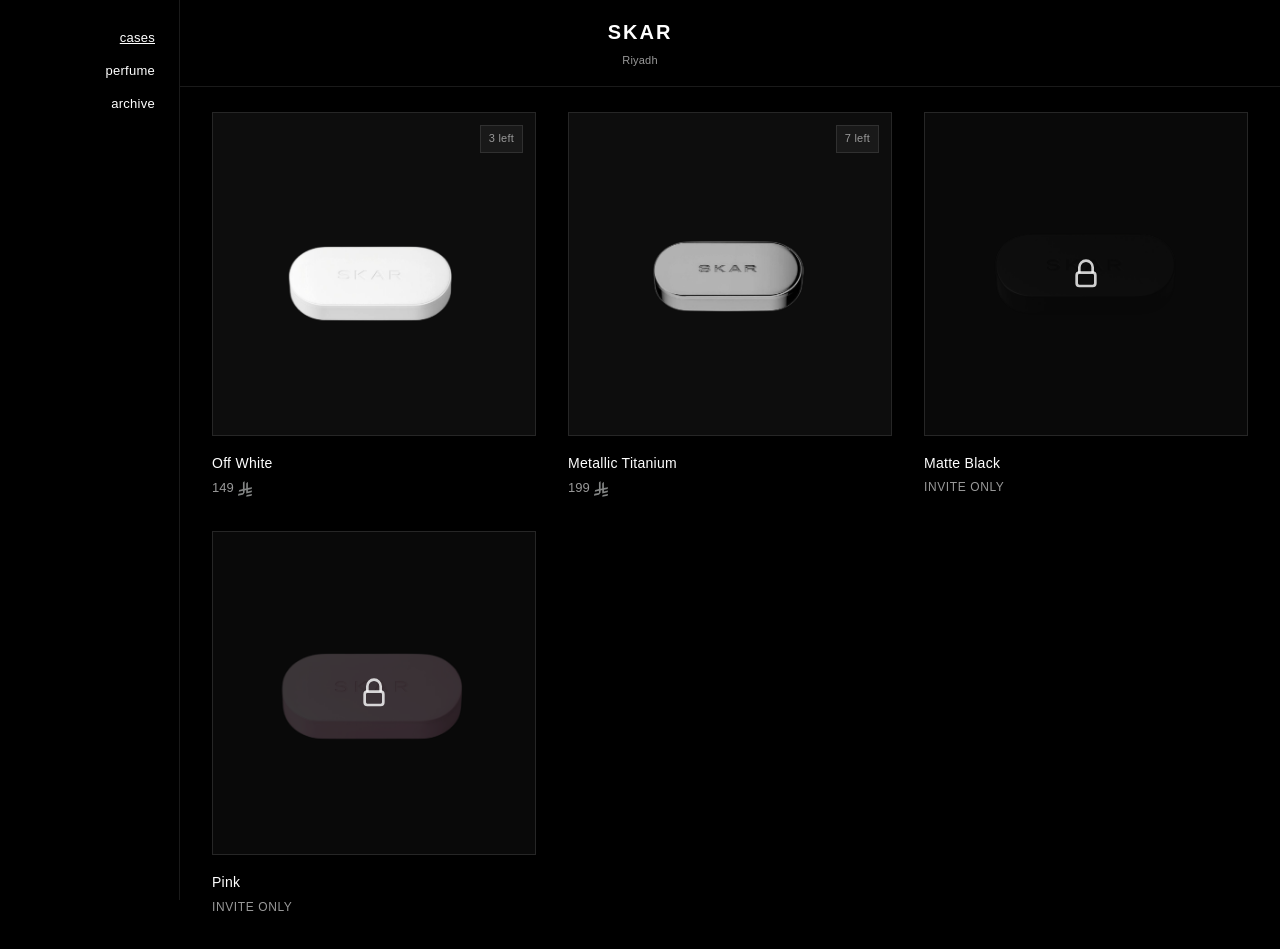
==== index.html @ 0ac218dc "Add cart functionality and UI enhancements - Introduced a cart menu item in both desktop and mobile " ====
<!DOCTYPE html>
<html lang="en">
<head>
    <meta charset="UTF-8">
    <meta name="viewport" content="width=device-width, initial-scale=1.0">
    <meta name="description" content="SKAR — Premium cases from Riyadh. Minimalist design, supreme quality.">
    <meta name="keywords" content="SKAR, cases, premium, Riyadh, minimalist, luxury">
    <meta name="author" content="SKAR">
    
    <!-- Open Graph / Facebook -->
    <meta property="og:type" content="website">
    <meta property="og:title" content="SKAR">
    <meta property="og:description" content="Premium cases from Riyadh. Minimalist design, supreme quality.">
    
    <!-- Twitter -->
    <meta name="twitter:card" content="summary_large_image">
    <meta name="twitter:title" content="SKAR">
    <meta name="twitter:description" content="Premium cases from Riyadh. Minimalist design, supreme quality.">
    
    <title>SKAR</title>
    <link rel="icon" type="image/svg+xml" href="/favicon.svg">
    
    <!-- Preload critical resources -->
    <link rel="preload" href="/style.css?v=20251010k" as="style">
    <link rel="preload" href="/main.js?v=20251010k" as="script">
    <link rel="preload" href="/Saudi_Riyal_Symbol.svg" as="image">
    
    <!-- Preconnect to external domains -->
    <link rel="preconnect" href="https://images.unsplash.com">
    <link rel="preconnect" href="https://www.youtube.com">
    
    <link rel="stylesheet" href="/style.css?v=20251010o">
</head>
<body>
    <!-- Top Header with Logo -->
    <header class="top-header">
        <h1 class="header-logo"><a href="/" class="logo-link">SKAR</a></h1>
        <p class="header-location">Riyadh</p>
    </header>

    <!-- Sidebar Menu (Desktop) -->
    <aside class="sidebar">
        <nav class="sidebar-nav">
            <a href="#" class="menu-item active" data-category="cases">cases</a>
            <a href="#" class="menu-item" data-category="perfume">perfume</a>
            <a href="#" class="menu-item" data-category="archive">archive</a>
            <a href="#" class="menu-item cart-menu-item" data-category="cart">
                cart
                <span class="cart-count" id="desktopCartCount">0</span>
            </a>
        </nav>
    </aside>

    <!-- Mobile Navigation -->
    <nav class="mobile-nav">
        <div class="mobile-nav-container">
            <a href="#" class="mobile-menu-item active" data-category="cases">cases</a>
            <a href="#" class="mobile-menu-item" data-category="perfume">perfume</a>
            <a href="#" class="mobile-menu-item" data-category="archive">archive</a>
            <a href="#" class="mobile-menu-item cart-menu-item" data-category="cart">
                cart
                <span class="cart-count" id="mobileCartCount">0</span>
            </a>
        </div>
    </nav>

    <!-- Main Content Area -->
    <main class="main-content">
        <!-- Shop Grid View (Default visible) -->
        <section class="shop-view" id="shopView">
            <div class="product-grid" id="productGrid">
                <!-- Off White -->
                <article class="product-card" data-color="off-white">
                    <div class="product-image-container">
                        <img src="/images/off-white.png" alt="Off White Case">
                        <span class="stock-indicator">3 left</span>
                    </div>
                    <div class="product-info">
                        <h3 class="product-name">Off White</h3>
                        <p class="product-price">
                            <span class="price-amount">149</span>
                            <img src="/Saudi_Riyal_Symbol.svg" alt="SAR" class="sar-symbol">
                        </p>
                    </div>
                </article>

                <!-- Metallic Titanium -->
                <article class="product-card" data-color="titanium">
                    <div class="product-image-container">
                        <img src="/images/metalic-titanium.png" alt="Metallic Titanium Case">
                        <span class="stock-indicator">7 left</span>
                    </div>
                    <div class="product-info">
                        <h3 class="product-name">Metallic Titanium</h3>
                        <p class="product-price">
                            <span class="price-amount">199</span>
                            <img src="/Saudi_Riyal_Symbol.svg" alt="SAR" class="sar-symbol">
                        </p>
                    </div>
                </article>

                <!-- Matte Black (Locked) -->
                <article class="product-card locked-product" data-color="matte-black">
                    <div class="product-image-container">
                        <img src="/images/matte-black.png" alt="Matte Black Case">
                        <div class="lock-overlay">
                            <svg class="lock-icon" viewBox="0 0 24 24" fill="none" stroke="currentColor" stroke-width="2">
                                <rect x="5" y="11" width="14" height="10" rx="2" ry="2"></rect>
                                <path d="M7 11V7a5 5 0 0 1 10 0v4"></path>
                            </svg>
                        </div>
                    </div>
                    <div class="product-info">
                        <h3 class="product-name">Matte Black</h3>
                        <p class="product-status">Invite Only</p>
                    </div>
                </article>

                <!-- Pink (Locked) -->
                <article class="product-card locked-product" data-color="pink">
                    <div class="product-image-container">
                        <img src="/images/pink.png" alt="Pink Case">
                        <div class="lock-overlay">
                            <svg class="lock-icon" viewBox="0 0 24 24" fill="none" stroke="currentColor" stroke-width="2">
                                <rect x="5" y="11" width="14" height="10" rx="2" ry="2"></rect>
                                <path d="M7 11V7a5 5 0 0 1 10 0v4"></path>
                            </svg>
                        </div>
                    </div>
                    <div class="product-info">
                        <h3 class="product-name">Pink</h3>
                        <p class="product-status">Invite Only</p>
                    </div>
                </article>
            </div>
        </section>

        <!-- Perfume View -->
        <section class="perfume-view hidden" id="perfumeView">
            <div class="perfume-stories">
                <!-- Desert Wind -->
                <article class="perfume-story-card" data-perfume="desert-wind">
                    <div class="perfume-story-image">
                        <img src="/images/perfume-desert-wind.svg" alt="Desert Wind Perfume Pod">
                        <span class="stock-indicator">8 left</span>
                    </div>
                    <div class="perfume-story-content">
                        <h3 class="perfume-story-title">Desert Wind</h3>
                        <div class="perfume-story-text">
                            <p>they call it the shamal. the wind that sweeps through the empty quarter at dusk. it carries with it the warmth of sun-baked leather and ancient amber.</p>
                            <p>this is the scent of the wanderer. the one who walks the dunes alone. who knows that solitude isn't loneliness—it's clarity.</p>
                            <p>warm amber meets weathered leather. no sweetness. no apology. just the honest smell of the desert at the edge of night.</p>
                        </div>
                        <div class="perfume-story-meta">
                            <p class="perfume-notes">warm amber / leather</p>
                            <p class="perfume-price">
                                <span class="price-amount">89</span>
                                <img src="/Saudi_Riyal_Symbol.svg" alt="SAR" class="sar-symbol">
                            </p>
                        </div>
                        <div class="perfume-actions">
                            <button class="perfume-btn" data-story="desert-wind">read story</button>
                            <button class="perfume-btn" data-perfume="desert-wind">add to cart</button>
                        </div>
                    </div>
                </article>

                <!-- Riyadh Night -->
                <article class="perfume-story-card" data-perfume="riyadh-night">
                    <div class="perfume-story-image">
                        <img src="/images/perfume-riyadh-night.svg" alt="Riyadh Night Perfume Pod">
                        <span class="stock-indicator">5 left</span>
                    </div>
                    <div class="perfume-story-content">
                        <h3 class="perfume-story-title">Riyadh Night</h3>
                        <div class="perfume-story-text">
                            <p>when the city lights come on and the heat finally breaks. when al-mamlaka tower glows against the dark. when the streets fill with possibility.</p>
                            <p>this is the scent of arrival. of the moment between who you were and who you're becoming. oud anchors you. rose softens you. spice reminds you that you're alive.</p>
                            <p>it's not trying to be anything. it already is everything. riyadh after sunset. confident. magnetic. yours.</p>
                        </div>
                        <div class="perfume-story-meta">
                            <p class="perfume-notes">oud / rose / spice</p>
                            <p class="perfume-price">
                                <span class="price-amount">89</span>
                                <img src="/Saudi_Riyal_Symbol.svg" alt="SAR" class="sar-symbol">
                            </p>
                        </div>
                        <div class="perfume-actions">
                            <button class="perfume-btn" data-story="mayassa">read story</button>
                            <button class="perfume-btn" data-perfume="riyadh-night">add to cart</button>
                        </div>
                    </div>
                </article>

                <!-- Sand Dune -->
                <article class="perfume-story-card" data-perfume="sand-dune">
                    <div class="perfume-story-image">
                        <img src="/images/perfume-sand-dune.svg" alt="Sand Dune Perfume Pod">
                        <span class="stock-indicator">12 left</span>
                    </div>
                    <div class="perfume-story-content">
                        <h3 class="perfume-story-title">Sand Dune</h3>
                        <div class="perfume-story-text">
                            <p>some people chase storms. you chase silence. the kind you only find at the crest of a dune, where the world drops away and there's nothing but sand and sky.</p>
                            <p>sandalwood grounds you like prayer. vanilla whispers softly, the way home feels when you've been gone too long. together they make something quiet. something true.</p>
                            <p>this is for the ones who don't need to announce themselves. who understand that real confidence is calm. who know that less is always more.</p>
                        </div>
                        <div class="perfume-story-meta">
                            <p class="perfume-notes">sandalwood / vanilla</p>
                            <p class="perfume-price">
                                <span class="price-amount">89</span>
                                <img src="/Saudi_Riyal_Symbol.svg" alt="SAR" class="sar-symbol">
                            </p>
                        </div>
                        <div class="perfume-actions">
                            <button class="perfume-btn" data-story="sand-dune">read story</button>
                            <button class="perfume-btn" data-perfume="sand-dune">add to cart</button>
                        </div>
                    </div>
                </article>

                <!-- Royal Oud (Locked) -->
                <article class="perfume-story-card locked-perfume" data-perfume="royal-oud">
                    <div class="perfume-story-image">
                        <img src="/images/perfume-royal-oud.svg" alt="Royal Oud Perfume Pod">
                        <div class="lock-overlay">
                            <svg class="lock-icon" viewBox="0 0 24 24" fill="none" stroke="currentColor" stroke-width="2">
                                <rect x="5" y="11" width="14" height="10" rx="2" ry="2"></rect>
                                <path d="M7 11V7a5 5 0 0 1 10 0v4"></path>
                            </svg>
                        </div>
                    </div>
                    <div class="perfume-story-content">
                        <h3 class="perfume-story-title">Royal Oud</h3>
                        <div class="perfume-story-text">
                            <p>some stories aren't told. they're earned.</p>
                            <p>this is the scent we keep for those who understand what it means to wait. who know that the best things in life don't come from stores, but from trust.</p>
                        </div>
                        <p class="perfume-status">Invite Only</p>
                    </div>
                </article>
            </div>
        </section>

        <!-- Archive View (Story) -->
        <section class="archive-view hidden" id="archiveView">
            <div class="archive-content">
                <div class="archive-story">
                    <h2 class="archive-title">our story</h2>
                    <div class="archive-text">
                        <p>born in riyadh, crafted with precision.</p>
                        <p>we believe in simplicity. in quality over quantity. in objects that last.</p>
                        <p>each piece is designed to be essential. minimal. timeless.</p>
                        <p>no excess. no compromise.</p>
                        <p>just supreme quality, delivered.</p>
                    </div>
                </div>
            </div>
        </section>

        <!-- Cart View -->
        <section class="cart-view hidden" id="cartView">
            <div class="cart-content">
                <div class="cart-header">
                    <h2 class="cart-title">cart</h2>
                    <p class="cart-subtitle" id="cartSubtitle">your selection</p>
                </div>
                
                <div class="cart-items" id="cartItems">
                    <!-- Cart items will be populated by JavaScript -->
                </div>
                
                <div class="cart-summary" id="cartSummary">
                    <div class="cart-total">
                        <span class="total-label">total</span>
                        <span class="total-amount">
                            <span id="cartTotalAmount">0</span>
                            <img src="/Saudi_Riyal_Symbol.svg" alt="SAR" class="sar-symbol">
                        </span>
                    </div>
                </div>
                
                <div class="cart-actions" id="cartActions">
                    <button class="cart-btn primary" id="checkoutBtn">
                        <span>checkout with</span>
                        <img src="/apple-pay.svg" alt="Apple Pay" class="applepay-logo">
                    </button>
                </div>
            </div>
        </section>

        <!-- Individual Perfume Story: Mayassa (Riyadh Night) -->
        <section class="perfume-story-page hidden" id="mayassaStory">
            <!-- Story Content -->
            <article class="story-content">
                <!-- Title -->
                <div class="story-section">
                    <h1 class="story-character-name">Mayassa</h1>
                    <p class="story-perfume-name">— riyadh night —</p>
                </div>

                <!-- Opening Image: Old Riyadh -->
                <figure class="story-media">
                    <img src="https://images.unsplash.com/photo-1591604129939-f1efa4d9f7fa?w=1200&q=80" alt="Old Riyadh neighborhood" class="story-image">
                    <figcaption class="story-caption">Al-Malaz, 1980s — Where it all began</figcaption>
                </figure>

                <!-- Opening -->
                <div class="story-section">
                    <p class="story-paragraph">Mayassa never cared to impress anyone. She moved quiet, always watching, always two steps ahead. Men tried to challenge her, but she never played their game — she made them play hers. She had this calm energy that made people nervous, like she already knew how things would end. Nothing loud, nothing forced — just control, dressed as ease.</p>
                </div>

                <div class="story-divider">====</div>

                <!-- The Woman -->
                <div class="story-section">
                    <h2 class="story-heading">The Woman</h2>
                    <p class="story-paragraph">She grew up in Al-Malaz, back when Riyadh still felt small. Her father ran a textile business. Her mother hosted gatherings where women spoke in codes — politics disguised as recipes, power dressed as gossip. Mayassa learned early: <strong>the loudest voice in the room is rarely the most dangerous</strong>.</p>
                </div>

                <!-- Vintage photo: Women's gathering -->
                <figure class="story-media story-media-small">
                    <img src="https://images.unsplash.com/photo-1544367567-0f2fcb009e0b?w=800&q=80" alt="Traditional gathering" class="story-image">
                    <figcaption class="story-caption">The gatherings where power was negotiated in whispers</figcaption>
                </figure>

                <div class="story-section">
                    <p class="story-paragraph">By twenty-five, she was managing investments for families who wouldn't meet her face-to-face. By thirty, she was the one deciding which buildings went up in the new districts. She didn't need a title. <strong>Everyone knew her name</strong>.</p>
                </div>

                <div class="story-divider">--</div>

                <!-- The Scent -->
                <div class="story-section">
                    <h2 class="story-heading">The Scent</h2>
                </div>

                <!-- Oud Image -->
                <figure class="story-media story-media-small">
                    <img src="https://images.unsplash.com/photo-1615634260167-c8cdede054b5?w=800&q=80" alt="Oud wood" class="story-image">
                </figure>

                <div class="story-section">
                    <p class="story-paragraph"><strong>Oud</strong> — not the sweet, touristy kind. The real stuff. Dark. Resinous. The kind that lingers in a majlis long after everyone's left. It's the smell of old wood and older money. Of traditions that bend but never break.</p>
                </div>

                <!-- Rose Image -->
                <figure class="story-media story-media-small">
                    <img src="https://images.unsplash.com/photo-1518709594023-6eab9bab7b23?w=800&q=80" alt="Taif roses" class="story-image">
                </figure>

                <div class="story-section">
                    <p class="story-paragraph"><strong>Rose</strong> — Taif rose, specifically. Not soft. Not romantic. Sharp and clean, like the edge of a blade wrapped in silk. It softens the oud just enough to make it disarming. You think it's gentle. It's not.</p>
                </div>

                <!-- Spice Image -->
                <figure class="story-media story-media-small">
                    <img src="https://images.unsplash.com/photo-1596040033229-a0b52da2b530?w=800&q=80" alt="Middle Eastern spices" class="story-image">
                </figure>

                <div class="story-section">
                    <p class="story-paragraph"><strong>Spice</strong> — cardamom, saffron, a whisper of black pepper. The heat you feel in your chest when you're making a decision that can't be unmade. It reminds you that you're alive. That you're playing for keeps.</p>
                </div>

                <div class="story-divider">====</div>

                <!-- The Night -->
                <div class="story-section">
                    <h2 class="story-heading">The Night</h2>
                </div>

                <!-- Video: Riyadh at Night -->
                <figure class="story-media story-video">
                    <div class="video-container">
                        <iframe src="https://www.youtube.com/embed/wJOuiPg-Ei4?si=X8KH8VQGvGvBQ5k4&controls=0&modestbranding=1&rel=0" title="Riyadh at night" frameborder="0" allow="accelerometer; autoplay; clipboard-write; encrypted-media; gyroscope; picture-in-picture" allowfullscreen></iframe>
                    </div>
                    <figcaption class="story-caption">Riyadh transforms after sunset</figcaption>
                </figure>

                <div class="story-section">
                    <p class="story-paragraph">Riyadh at night is a different city. The heat breaks. The lights come on. The streets fill with possibility. This is when Mayassa moves.</p>
                    
                    <p class="story-paragraph">She walks into rooms and doesn't announce herself. She doesn't need to. The air shifts. Conversations pause. Not because she demands attention — <strong>because she commands it without asking</strong>.</p>
                </div>

                <!-- Kingdom Tower at night -->
                <figure class="story-media">
                    <img src="https://images.unsplash.com/photo-1570552561483-fb56dbc8b33b?w=1200&q=80" alt="Kingdom Tower at night" class="story-image">
                    <figcaption class="story-caption">When al-Mamlaka tower glows against the dark</figcaption>
                </figure>

                <div class="story-section">
                    <p class="story-paragraph">This scent is her shadow. It arrives before she does. It lingers after she's gone. It's the smell of <strong>confidence that doesn't need validation</strong>. Of power that never raises its voice.</p>
                </div>

                <div class="story-divider">--</div>

                <!-- Who Wears This -->
                <div class="story-section">
                    <h2 class="story-heading">Who Wears This</h2>
                    <p class="story-paragraph">You don't wear this to be noticed. <strong>You wear this because you already are</strong>.</p>
                    
                    <p class="story-paragraph">This is for the ones who understand that real power is quiet. Who know that the best move is often the one no one sees coming. Who walk into a room and change its temperature just by being there.</p>
                    
                    <p class="story-paragraph">This is for the ones who don't need to prove anything. <strong>Because they've already won</strong>.</p>
                </div>

                <!-- Atmospheric image -->
                <figure class="story-media">
                    <img src="https://images.unsplash.com/photo-1551522435-a13afa10f103?w=1200&q=80" alt="Elegant silhouette" class="story-image">
                </figure>

                <div class="story-divider">====</div>

                <!-- Technical Section -->
                <div class="story-section story-technical">
                    <h3 class="story-subheading">Technical Notes</h3>
                    <ul class="story-list">
                        <li><strong>Top:</strong> Taif Rose, Saffron</li>
                        <li><strong>Heart:</strong> Oud, Cardamom</li>
                        <li><strong>Base:</strong> Amber, Musk, Black Pepper</li>
                    </ul>
                    <p class="story-meta">Concentration: Eau de Parfum (15%)</p>
                    <p class="story-meta">Longevity: 8-10 hours</p>
                    <p class="story-meta">Sillage: Moderate to Strong</p>
                    <p class="story-meta">Price: 89 SAR</p>
                </div>

            </article>
            
            <!-- Quick Buy Bar (Sticky at bottom) -->
            <div class="quick-buy-bar visible" id="quickBuyBarMayassa">
                <button class="quick-buy-button" data-perfume="riyadh-night">
                    I need this
                </button>
            </div>
        </section>

        <!-- Individual Perfume Story: Desert Wind -->
        <section class="perfume-story-page hidden" id="desertWindStory">
            <article class="story-content">
                <!-- Title -->
                <div class="story-section">
                    <h1 class="story-character-name">The Wanderer</h1>
                    <p class="story-perfume-name">— desert wind —</p>
                </div>

                <!-- Opening Image: Empty Quarter Desert -->
                <figure class="story-media">
                    <img src="https://images.unsplash.com/photo-1473580044384-7ba9967e16a0?w=1200&q=80" alt="Empty Quarter desert dunes" class="story-image">
                    <figcaption class="story-caption">The Empty Quarter — Where the world drops away</figcaption>
                </figure>

                <!-- Opening -->
                <div class="story-section">
                    <p class="story-paragraph">They call it the shamal. The wind that sweeps through the Empty Quarter at dusk, carrying with it the warmth of sun-baked leather and ancient amber. It's not gentle. It's not kind. But it's honest in a way that city air never is.</p>
                </div>

                <div class="story-divider">====</div>

                <!-- The Wanderer -->
                <div class="story-section">
                    <h2 class="story-heading">The Man</h2>
                    <p class="story-paragraph">His name was Khalid, but people in Riyadh stopped using it years ago. They called him "the one who left." The one who walked away from the family business, the arranged future, the life everyone expected him to live. <strong>He chose the desert instead</strong>.</p>
                </div>

                <!-- Desert camp image -->
                <figure class="story-media story-media-small">
                    <img src="https://images.unsplash.com/photo-1519052537078-e6302a4968d4?w=800&q=80" alt="Bedouin camp at sunset" class="story-image">
                    <figcaption class="story-caption">Where he found what the city couldn't give him</figcaption>
                </figure>

                <div class="story-section">
                    <p class="story-paragraph">At first, people thought he'd come back. A week, maybe two. But weeks became months. Months became years. He learned the old ways — how to read the dunes, how to find water, how to survive in a place that doesn't forgive mistakes. <strong>He learned that solitude isn't loneliness. It's clarity</strong>.</p>
                    
                    <p class="story-paragraph">When he did return to the city, he was different. Quieter. More certain. He'd walk into meetings with sand still in his boots, and somehow that made people listen harder. He'd learned something out there that boardrooms couldn't teach: <strong>real strength comes from knowing yourself</strong>.</p>
                </div>

                <div class="story-divider">--</div>

                <!-- The Scent -->
                <div class="story-section">
                    <h2 class="story-heading">The Scent</h2>
                </div>

                <!-- Amber Image -->
                <figure class="story-media story-media-small">
                    <img src="https://images.unsplash.com/photo-1608571423902-eed4a5ad8108?w=800&q=80" alt="Amber resin" class="story-image">
                </figure>

                <div class="story-section">
                    <p class="story-paragraph"><strong>Amber</strong> — warm like the desert at noon. The kind of warmth that seeps into your bones and stays there. Not sweet, not powdery. Raw. Ancient. The smell of something that's been here longer than you and will be here long after. It anchors the whole composition the way the desert anchors the soul.</p>
                </div>

                <!-- Leather Image -->
                <figure class="story-media story-media-small">
                    <img src="https://images.unsplash.com/photo-1520006403909-838d6b92c22e?w=800&q=80" alt="Worn leather" class="story-image">
                </figure>

                <div class="story-section">
                    <p class="story-paragraph"><strong>Leather</strong> — not new car leather. Not luxury leather. <strong>Weathered leather</strong>. Sun-baked saddles. The reins of a camel that's crossed the Empty Quarter a hundred times. The kind that tells stories through its cracks and creases. It smells like work. Like journey. Like choosing the hard path because it's the real one.</p>
                </div>

                <div class="story-divider">====</div>

                <!-- The Desert -->
                <div class="story-section">
                    <h2 class="story-heading">The Desert</h2>
                </div>

                <!-- Video: Desert Wind -->
                <figure class="story-media story-video">
                    <div class="video-container">
                        <iframe src="https://www.youtube.com/embed/aT7hcWFu5q4?si=vGxB5HqN8KGHxN2x&controls=0&modestbranding=1&rel=0" title="Arabian desert wind" frameborder="0" allow="accelerometer; autoplay; clipboard-write; encrypted-media; gyroscope; picture-in-picture" allowfullscreen></iframe>
                    </div>
                    <figcaption class="story-caption">The shamal wind sweeping through the dunes</figcaption>
                </figure>

                <div class="story-section">
                    <p class="story-paragraph">The Empty Quarter doesn't care about your plans. Your deadlines. Your carefully constructed identity. It strips all that away and shows you what's left. And what's left is either strong enough to stand, or it isn't.</p>
                    
                    <p class="story-paragraph">Khalid walked alone for days sometimes. No phone. No GPS. Just him, the dunes, and that wind. <strong>The shamal that carries the scent of leather and amber and honesty</strong>. The wind that reminds you that you're small, but you're here, and that's enough.</p>
                </div>

                <!-- Lone figure in desert -->
                <figure class="story-media">
                    <img src="https://images.unsplash.com/photo-1509316785289-025f5b846b35?w=1200&q=80" alt="Solitary figure in desert" class="story-image">
                    <figcaption class="story-caption">Where clarity replaces noise</figcaption>
                </figure>

                <div class="story-section">
                    <p class="story-paragraph">This scent is that wind. It's the moment at the crest of a dune where the world drops away and there's nothing but sand and sky and you. <strong>It's the smell of choosing yourself over expectations</strong>. Of finding strength in solitude.</p>
                </div>

                <div class="story-divider">--</div>

                <!-- Who Wears This -->
                <div class="story-section">
                    <h2 class="story-heading">Who Wears This</h2>
                    <p class="story-paragraph">This is not for everyone. <strong>This is for the ones who walk away when they need to</strong>.</p>
                    
                    <p class="story-paragraph">For the ones who understand that being alone is different from being lonely. Who know that sometimes the best answer comes not from more voices, but from silence. Who aren't afraid of the hard path if it's the honest one.</p>
                    
                    <p class="story-paragraph">This is for wanderers. For the ones who've learned that <strong>real strength doesn't come from never breaking — it comes from walking into the desert broken and coming back whole</strong>.</p>
                </div>

                <!-- Atmospheric sunset image -->
                <figure class="story-media">
                    <img src="https://images.unsplash.com/photo-1490730141103-6cac27aaab94?w=1200&q=80" alt="Desert sunset silhouette" class="story-image">
                </figure>

                <div class="story-divider">====</div>

                <!-- Technical Section -->
                <div class="story-section story-technical">
                    <h3 class="story-subheading">Technical Notes</h3>
                    <ul class="story-list">
                        <li><strong>Top:</strong> Desert Herbs, Dry Sage</li>
                        <li><strong>Heart:</strong> Warm Amber, Sun-Baked Leather</li>
                        <li><strong>Base:</strong> Weathered Cedar, Labdanum</li>
                    </ul>
                    <p class="story-meta">Concentration: Eau de Parfum (15%)</p>
                    <p class="story-meta">Longevity: 10-12 hours</p>
                    <p class="story-meta">Sillage: Moderate</p>
                    <p class="story-meta">Price: 89 SAR</p>
                </div>

            </article>
            
            <!-- Quick Buy Bar (Sticky at bottom) -->
            <div class="quick-buy-bar visible" id="quickBuyBarDesertWind">
                <button class="quick-buy-button" data-perfume="desert-wind">
                    I need this
                </button>
            </div>
        </section>

        <!-- Individual Perfume Story: Sand Dune -->
        <section class="perfume-story-page hidden" id="sandDuneStory">
            <article class="story-content">
                <div class="story-section">
                    <h1 class="story-character-name">The Silent One</h1>
                    <p class="story-perfume-name">— sand dune —</p>
                </div>

                <div class="story-section">
                    <p class="story-paragraph">Story coming soon...</p>
                </div>
            </article>
        </section>
    </main>

    <!-- Checkout Modal -->
    <div class="checkout-overlay" id="checkoutOverlay">
        <div class="checkout-modal" id="checkoutModal">
            <button class="checkout-close" id="checkoutClose" aria-label="Close">×</button>
            
            <div class="checkout-content">
                <div class="checkout-product">
                    <div class="checkout-product-image">
                        <img id="checkoutProductImage" src="" alt="">
                    </div>
                    <div class="checkout-product-info">
                        <h2 class="checkout-product-name" id="checkoutProductName"></h2>
                        <p class="checkout-product-price">
                            <span class="price-amount" id="checkoutProductPrice"></span>
                            <img src="/Saudi_Riyal_Symbol.svg" alt="SAR" class="sar-symbol">
                        </p>
                    </div>
                </div>
                
                <div class="checkout-divider"></div>
            </div>
            
            <div class="checkout-actions">
                <button class="checkout-btn primary">
                    <span>buy now with</span>
                    <img src="/apple-pay.svg" alt="Apple Pay" class="applepay-logo">
                </button>
                <button class="checkout-btn">add to cart</button>
            </div>
        </div>
    </div>

    <script src="/main.js?v=20251010o"></script>
</body>
</html>
---- style.css ----
/* ========================================
   SKAR — Supreme-inspired Design
   ======================================== */

/* ========================================
   Reset & Base
   ======================================== */
* {
    margin: 0;
    padding: 0;
    box-sizing: border-box;
}

:root {
    /* Colors */
    --color-black: #FFFFFF;
    --color-white: #000000;
    --color-gray-light: #1A1A1A;
    --color-gray-medium: #999999;
    
    /* Typography */
    --font-primary: -apple-system, BlinkMacSystemFont, "Helvetica Neue", "Segoe UI", Arial, sans-serif;
    --font-weight-normal: 400;
    --font-weight-medium: 500;
    --font-weight-bold: 700;
    
    /* Layout */
    --sidebar-width: 180px;
    --transition: 200ms ease;
}

html {
    font-size: 16px;
    -webkit-font-smoothing: antialiased;
    -moz-osx-font-smoothing: grayscale;
}

body {
    font-family: var(--font-primary);
    font-weight: var(--font-weight-normal);
    line-height: 1.6;
    color: var(--color-black);
    background-color: var(--color-white);
}

a {
    color: var(--color-black);
    text-decoration: none;
}

/* ========================================
   Sidebar Menu (Supreme Style)
   ======================================== */
.sidebar {
    position: fixed;
    top: 0;
    left: 0;
    width: var(--sidebar-width);
    height: 100vh;
    background-color: var(--color-white);
    border-right: 1px solid rgba(255, 255, 255, 0.1);
    z-index: 1000;
}

.sidebar-nav {
    padding: 24px 16px;
    display: flex;
    flex-direction: column;
    align-items: flex-end;
    gap: 4px;
}

.menu-item {
    font-size: 0.8125rem;
    letter-spacing: 0.02em;
    color: var(--color-black);
    padding: 4px 8px;
    transition: opacity var(--transition);
    text-align: right;
}

.menu-item:hover {
    opacity: 0.6;
}

.menu-item.active {
    text-decoration: underline;
}

/* Cart Menu Item */
.cart-menu-item {
    position: relative;
    display: flex;
    align-items: center;
    gap: 8px;
}

.cart-count {
    background-color: var(--color-black);
    color: var(--color-white);
    font-size: 0.625rem;
    font-weight: var(--font-weight-medium);
    padding: 2px 6px;
    border-radius: 10px;
    min-width: 16px;
    text-align: center;
    line-height: 1.2;
}

/* ========================================
   Top Header (Logo + Location)
   ======================================== */
.top-header {
    position: fixed;
    top: 0;
    left: 0;
    right: 0;
    background-color: var(--color-white);
    padding: 16px 0;
    text-align: center;
    border-bottom: 1px solid rgba(255, 255, 255, 0.1);
    z-index: 999;
    transition: transform var(--transition), padding var(--transition);
    transform: translateY(0);
}

.top-header.collapsed {
    transform: translateY(-100%);
    padding: 0;
}

.header-logo {
    font-size: 1.25rem;
    font-weight: var(--font-weight-bold);
    letter-spacing: 0.1em;
    color: var(--color-black);
    margin-bottom: 4px;
}

.logo-link {
    color: inherit;
    text-decoration: none;
    cursor: pointer;
    transition: opacity var(--transition);
}

.logo-link:hover {
    opacity: 0.7;
}

.header-location {
    font-size: 0.6875rem;
    letter-spacing: 0.02em;
    color: var(--color-gray-medium);
}

/* Hide location on mobile */
@media (max-width: 768px) {
    .header-location {
        display: none;
    }
}

/* ========================================
   Main Content Area
   ======================================== */
.main-content {
    margin-left: var(--sidebar-width);
    margin-top: 80px;
    min-height: calc(100vh - 80px);
}

/* ========================================
   Shop View (Product Grid)
   ======================================== */
.shop-view {
    display: block;
    padding: 32px;
}

.shop-view.hidden {
    display: none;
}

.shop-header {
    display: flex;
    justify-content: space-between;
    align-items: baseline;
    margin-bottom: 32px;
}

.shop-category {
    font-size: 1.25rem;
    font-weight: var(--font-weight-medium);
    letter-spacing: 0.02em;
}

.view-all-link {
    font-size: 0.875rem;
    text-decoration: underline;
    transition: opacity var(--transition);
}

.view-all-link:hover {
    opacity: 0.6;
}

/* ========================================
   Product Grid
   ======================================== */
.product-grid {
    display: grid;
    grid-template-columns: repeat(auto-fill, minmax(280px, 1fr));
    gap: 32px;
}

.product-card {
    cursor: pointer;
    transition: transform var(--transition);
}

.product-card:hover {
    transform: translateY(-4px);
}

.product-image-container {
    width: 100%;
    aspect-ratio: 1;
    background-color: rgba(255, 255, 255, 0.05);
    display: flex;
    align-items: center;
    justify-content: center;
    margin-bottom: 16px;
    position: relative;
    border: 1px solid rgba(255, 255, 255, 0.1);
}

/* Stock Indicator */
.stock-indicator {
    position: absolute;
    top: 12px;
    right: 12px;
    font-size: 0.6875rem;
    font-weight: var(--font-weight-medium);
    letter-spacing: 0.02em;
    color: var(--color-gray-medium);
    background-color: rgba(255, 255, 255, 0.05);
    padding: 4px 8px;
    border: 1px solid rgba(255, 255, 255, 0.1);
    text-transform: lowercase;
}

.product-image-container img {
    max-width: 90%;
    max-height: 90%;
    object-fit: contain;
}

/* Locked Product Overlay */
.locked-product .product-image-container img {
    opacity: 0.3;
}

.lock-overlay {
    position: absolute;
    inset: 0;
    display: flex;
    align-items: center;
    justify-content: center;
    background: rgba(0, 0, 0, 0.3);
}

.lock-overlay .lock-icon {
    width: 32px;
    height: 32px;
    color: rgba(255, 255, 255, 0.8);
}

/* Product Info */
.product-info {
    display: flex;
    flex-direction: column;
    gap: 4px;
}

.product-name {
    font-size: 0.875rem;
    font-weight: var(--font-weight-medium);
    letter-spacing: 0.02em;
}

.product-color {
    font-size: 0.8125rem;
    color: var(--color-gray-medium);
}

.product-description {
    font-size: 0.75rem;
    color: var(--color-gray-medium);
    letter-spacing: 0.02em;
    font-style: italic;
}

.product-price {
    font-size: 0.8125rem;
    color: var(--color-gray-medium);
    font-weight: var(--font-weight-medium);
    display: flex;
    align-items: center;
    gap: 4px;
}

.sar-symbol {
    width: 14px;
    height: 16px;
    filter: invert(1);
    opacity: 0.6;
}

.price-amount {
    font-weight: var(--font-weight-medium);
}

.product-status {
    font-size: 0.75rem;
    color: var(--color-gray-medium);
    text-transform: uppercase;
    letter-spacing: 0.05em;
}

/* ========================================
   Mobile Navigation
   ======================================== */
.mobile-nav {
    display: none;
    position: fixed;
    top: 60px;
    left: 0;
    right: 0;
    background-color: var(--color-white);
    border-bottom: 1px solid rgba(255, 255, 255, 0.1);
    z-index: 998;
    padding: 12px 0;
}

.mobile-nav-container {
    display: flex;
    justify-content: center;
    align-items: center;
    gap: 24px;
    padding: 0 16px;
}

.mobile-menu-item {
    font-size: 0.8125rem;
    letter-spacing: 0.02em;
    color: var(--color-black);
    padding: 4px 8px;
    transition: opacity var(--transition);
    text-align: center;
}

.mobile-menu-item:hover {
    opacity: 0.6;
}

.mobile-menu-item.active {
    text-decoration: underline;
}

/* Mobile Cart Menu Item */
.mobile-nav .cart-menu-item {
    position: relative;
    display: flex;
    align-items: center;
    gap: 6px;
}

.mobile-nav .cart-count {
    background-color: var(--color-black);
    color: var(--color-white);
    font-size: 0.5625rem;
    font-weight: var(--font-weight-medium);
    padding: 1px 5px;
    border-radius: 8px;
    min-width: 14px;
    text-align: center;
    line-height: 1.2;
}

/* ========================================
   Responsive Design
   ======================================== */
@media (max-width: 768px) {
    :root {
        --sidebar-width: 0;
    }
    
    .sidebar {
        display: none;
    }
    
    .mobile-nav {
        display: block;
    }
    
    .main-content {
        margin-left: 0;
        margin-top: 110px;
    }
    
    .top-header {
        padding: 12px 0;
    }
    
    .header-logo {
        font-size: 1rem;
    }
    
    .header-location {
        font-size: 0.625rem;
    }
    
    .shop-view {
        padding: 16px;
    }
    
    .shop-header {
        margin-bottom: 24px;
    }
    
    .shop-category {
        font-size: 1rem;
    }
    
    .product-grid {
        grid-template-columns: 1fr;
        gap: 24px;
    }
    
    .product-image-container {
        aspect-ratio: 4/5;
    }
}

@media (max-width: 480px) {
    .mobile-nav-container {
        gap: 16px;
    }
    
    .mobile-menu-item {
        font-size: 0.75rem;
        padding: 4px 6px;
    }
    
    .product-grid {
        gap: 16px;
    }
    
    .product-info {
        font-size: 0.875rem;
    }
}

/* ========================================
   Checkout Modal
   ======================================== */

/* Overlay */
.checkout-overlay {
    display: none;
    position: fixed;
    top: 0;
    left: 0;
    right: 0;
    bottom: 0;
    background-color: rgba(0, 0, 0, 0.85);
    backdrop-filter: blur(8px);
    z-index: 9999;
    animation: fadeIn 0.3s ease;
    -webkit-tap-highlight-color: transparent;
}

.checkout-overlay.active {
    display: flex;
    align-items: flex-end;
    justify-content: center;
}

@keyframes fadeIn {
    from {
        opacity: 0;
    }
    to {
        opacity: 1;
    }
}

/* Modal Container */
.checkout-modal {
    background-color: var(--color-white);
    width: 100%;
    max-width: 540px;
    max-height: 85vh;
    border-radius: 0;
    position: relative;
    transform: translateY(100%);
    animation: slideUp 0.4s cubic-bezier(0.16, 1, 0.3, 1) forwards;
    display: flex;
    flex-direction: column;
}

@keyframes slideUp {
    to {
        transform: translateY(0);
    }
}

.checkout-modal.closing {
    animation: slideDown 0.3s cubic-bezier(0.7, 0, 0.84, 0) forwards;
}

@keyframes slideDown {
    to {
        transform: translateY(100%);
    }
}

/* Close Button */
.checkout-close {
    position: absolute;
    top: 20px;
    right: 20px;
    background: none;
    border: none;
    color: var(--color-black);
    font-size: 1.5rem;
    cursor: pointer;
    width: 32px;
    height: 32px;
    display: flex;
    align-items: center;
    justify-content: center;
    opacity: 0.6;
    transition: opacity var(--transition);
    z-index: 10;
    padding: 0;
    line-height: 1;
}

.checkout-close:hover {
    opacity: 1;
}

/* Modal Content */
.checkout-content {
    padding: 48px 32px 32px;
    overflow-y: auto;
    flex: 1;
}

/* Product Display */
.checkout-product {
    display: flex;
    flex-direction: column;
    align-items: center;
    gap: 24px;
    margin-bottom: 32px;
}

.checkout-product-image {
    width: 100%;
    max-width: 280px;
    aspect-ratio: 4/5;
    background-color: var(--color-gray-light);
    border: 1px solid rgba(255, 255, 255, 0.1);
}

.checkout-product-image img {
    width: 100%;
    height: 100%;
    object-fit: cover;
}

.checkout-product-info {
    text-align: center;
    width: 100%;
}

.checkout-product-name {
    font-size: 1.25rem;
    font-weight: var(--font-weight-medium);
    letter-spacing: 0.02em;
    margin-bottom: 12px;
    text-transform: lowercase;
}

.checkout-product-price {
    font-size: 1rem;
    color: var(--color-gray-medium);
    display: flex;
    align-items: center;
    justify-content: center;
    gap: 4px;
}

.checkout-product-price .sar-symbol {
    width: 16px;
    height: 18px;
}

/* Divider */
.checkout-divider {
    height: 1px;
    background-color: rgba(255, 255, 255, 0.1);
    margin: 32px 0;
}

/* Actions */
.checkout-actions {
    display: flex;
    flex-direction: column;
    gap: 12px;
    padding: 0 32px 32px;
}

.checkout-btn {
    width: 100%;
    padding: 16px 24px;
    font-size: 0.875rem;
    font-weight: var(--font-weight-medium);
    letter-spacing: 0.02em;
    text-transform: lowercase;
    border: 1px solid rgba(255, 255, 255, 0.2);
    background-color: transparent;
    color: var(--color-black);
    cursor: pointer;
    transition: all var(--transition);
    display: flex;
    align-items: center;
    justify-content: center;
    gap: 8px;
}

.checkout-btn:hover {
    background-color: var(--color-black);
    color: var(--color-white);
    border-color: var(--color-black);
}

.checkout-btn.primary {
    background-color: var(--color-black);
    color: var(--color-white);
    border-color: var(--color-black);
}

.checkout-btn.primary:hover {
    opacity: 0.85;
}

/* Apple Pay Logo */
.applepay-logo {
    width: 40px;
    height: 16px;
    filter: invert(1);
}

.checkout-btn.primary .applepay-logo {
    filter: invert(0);
}

/* Mobile Responsive */
@media (max-width: 768px) {
    .checkout-modal {
        max-width: 100%;
        max-height: 90vh;
        border-radius: 16px 16px 0 0;
    }
    
    .checkout-content {
        padding: 40px 24px 24px;
    }
    
    .checkout-product-image {
        max-width: 220px;
    }
    
    .checkout-actions {
        padding: 0 24px 24px;
    }
    
    /* Fix for mobile overlay issues */
    .checkout-overlay:not(.active) {
        display: none !important;
        opacity: 0 !important;
        visibility: hidden !important;
        pointer-events: none !important;
        -webkit-transform: translate3d(0, 0, 0);
        transform: translate3d(0, 0, 0);
    }
    
    /* Ensure proper z-index stacking on mobile */
    .checkout-overlay {
        -webkit-backface-visibility: hidden;
        backface-visibility: hidden;
        -webkit-perspective: 1000;
        perspective: 1000;
    }
    
    /* Fix for iOS Safari */
    .checkout-modal {
        -webkit-transform: translateZ(0);
        transform: translateZ(0);
    }
}

@media (max-width: 480px) {
    .checkout-content {
        padding: 36px 20px 20px;
    }
    
    .checkout-product-image {
        max-width: 180px;
    }
    
    .checkout-product-name {
        font-size: 1.125rem;
    }
    
    .checkout-actions {
        padding: 0 20px 20px;
    }
    
    .checkout-btn {
        padding: 14px 20px;
        font-size: 0.8125rem;
    }
}

/* ========================================
   Perfume Story View (Different from Cases Grid)
   ======================================== */
.perfume-view {
    display: block;
    padding: 64px 32px;
    min-height: calc(100vh - 80px);
}

.perfume-view.hidden {
    display: none;
}

.perfume-stories {
    max-width: 1200px;
    margin: 0 auto;
    display: flex;
    flex-direction: column;
    gap: 80px;
}

/* Perfume Story Card */
.perfume-story-card {
    display: grid;
    grid-template-columns: 400px 1fr;
    gap: 64px;
    align-items: start;
    transition: transform var(--transition), opacity var(--transition);
}

.perfume-story-card:hover {
    /* No card movement on hover */
}

.perfume-story-card:hover .perfume-story-image img {
    /* No image scale on hover */
}

/* Perfume Image */
.perfume-story-image {
    width: 100%;
    aspect-ratio: 4/5;
    background-color: rgba(255, 255, 255, 0.05);
    display: flex;
    align-items: center;
    justify-content: center;
    position: relative;
    border: 1px solid rgba(255, 255, 255, 0.1);
}

.perfume-story-image img {
    max-width: 85%;
    max-height: 85%;
    object-fit: contain;
    transition: transform 0.4s ease;
}

/* Locked Perfume */
.locked-perfume .perfume-story-image img {
    opacity: 0.3;
}

.locked-perfume {
    cursor: not-allowed;
}

.locked-perfume:hover {
    transform: none;
}

/* Perfume Content */
.perfume-story-content {
    display: flex;
    flex-direction: column;
    justify-content: center;
    gap: 24px;
    padding-top: 32px;
}

.perfume-story-title {
    font-size: 2rem;
    font-weight: var(--font-weight-medium);
    letter-spacing: 0.02em;
    text-transform: lowercase;
    color: var(--color-black);
    margin-bottom: 8px;
}

.perfume-story-text {
    display: flex;
    flex-direction: column;
    gap: 20px;
}

.perfume-story-text p {
    font-size: 1rem;
    line-height: 1.8;
    color: var(--color-gray-medium);
    letter-spacing: 0.01em;
}

/* Perfume Meta */
.perfume-story-meta {
    display: flex;
    justify-content: space-between;
    align-items: center;
    margin-top: 16px;
    padding-top: 24px;
    border-top: 1px solid rgba(255, 255, 255, 0.1);
}

.perfume-notes {
    font-size: 0.875rem;
    color: var(--color-gray-medium);
    font-style: italic;
    letter-spacing: 0.02em;
}

.perfume-price {
    font-size: 1rem;
    color: var(--color-black);
    font-weight: var(--font-weight-medium);
    display: flex;
    align-items: center;
    gap: 6px;
}

.perfume-status {
    font-size: 0.875rem;
    color: var(--color-gray-medium);
    text-transform: uppercase;
    letter-spacing: 0.05em;
    margin-top: 8px;
}

/* Perfume Action Buttons */
.perfume-actions {
    display: flex;
    gap: 12px;
    margin-top: 24px;
}

.perfume-btn {
    flex: 1;
    padding: 14px 24px;
    background-color: var(--color-black);
    color: var(--color-white);
    border: 2px solid var(--color-black);
    font-size: 0.8125rem;
    font-weight: var(--font-weight-medium);
    letter-spacing: 0.05em;
    text-transform: lowercase;
    cursor: pointer;
    transition: all 0.2s ease;
}

.perfume-btn:hover {
    background-color: var(--color-white);
    color: var(--color-black);
    transform: translateY(-2px);
}

.perfume-btn:active {
    transform: translateY(0);
}

/* Responsive for Perfume Stories */
@media (max-width: 968px) {
    .perfume-story-card {
        grid-template-columns: 1fr;
        gap: 32px;
    }
    
    .perfume-story-image {
        max-width: 400px;
        margin: 0 auto;
    }
    
    .perfume-story-content {
        padding-top: 0;
    }
}

@media (max-width: 768px) {
    .perfume-view {
        padding: 48px 24px;
    }
    
    .perfume-stories {
        gap: 64px;
    }
    
    .perfume-story-title {
        font-size: 1.5rem;
    }
    
    .perfume-story-text p {
        font-size: 0.9375rem;
        line-height: 1.7;
    }
    
    .perfume-story-image {
        max-width: 320px;
    }
    
    .perfume-btn {
        padding: 12px 20px;
        font-size: 0.75rem;
    }
}

@media (max-width: 480px) {
    .perfume-view {
        padding: 32px 20px;
    }
    
    .perfume-stories {
        gap: 48px;
    }
    
    .perfume-story-title {
        font-size: 1.25rem;
    }
    
    .perfume-story-text p {
        font-size: 0.875rem;
        line-height: 1.65;
    }
    
    .perfume-story-image {
        max-width: 280px;
    }
    
    .perfume-story-meta {
        flex-direction: column;
        align-items: flex-start;
        gap: 12px;
    }
    
    .perfume-actions {
        flex-direction: column;
        gap: 10px;
    }
    
    .perfume-btn {
        padding: 12px 18px;
        font-size: 0.7rem;
    }
}

/* ========================================
   Archive View (Story Section)
   ======================================== */
.archive-view {
    display: block;
    padding: 64px 32px;
    min-height: calc(100vh - 80px);
}

.archive-view.hidden {
    display: none;
}

.archive-content {
    max-width: 720px;
    margin: 0 auto;
}

.archive-story {
    display: flex;
    flex-direction: column;
    gap: 32px;
}

.archive-title {
    font-size: 1.5rem;
    font-weight: var(--font-weight-medium);
    letter-spacing: 0.05em;
    text-transform: lowercase;
    color: var(--color-black);
}

.archive-text {
    display: flex;
    flex-direction: column;
    gap: 24px;
}

.archive-text p {
    font-size: 1rem;
    line-height: 1.8;
    color: var(--color-gray-medium);
    letter-spacing: 0.02em;
}

@media (max-width: 768px) {
    .archive-view {
        padding: 48px 24px;
    }
    
    .archive-title {
        font-size: 1.25rem;
    }
    
    .archive-text p {
        font-size: 0.9375rem;
        line-height: 1.7;
    }
}

@media (max-width: 480px) {
    .archive-view {
        padding: 32px 20px;
    }
    
    .archive-title {
        font-size: 1.125rem;
    }
    
    .archive-text p {
        font-size: 0.875rem;
    }
}

/* ========================================
   Cart View
   ======================================== */
.cart-view {
    display: block;
    padding: 64px 32px;
    min-height: calc(100vh - 80px);
}

.cart-view.hidden {
    display: none;
}

.cart-content {
    max-width: 800px;
    margin: 0 auto;
    display: flex;
    flex-direction: column;
    gap: 48px;
}

/* Cart Header */
.cart-header {
    text-align: center;
    margin-bottom: 32px;
}

.cart-title {
    font-size: 2rem;
    font-weight: var(--font-weight-medium);
    letter-spacing: 0.02em;
    text-transform: lowercase;
    color: var(--color-black);
    margin-bottom: 8px;
}

.cart-subtitle {
    font-size: 0.875rem;
    color: var(--color-gray-medium);
    letter-spacing: 0.02em;
}

/* Cart Items */
.cart-items {
    display: flex;
    flex-direction: column;
    gap: 24px;
}

.cart-item {
    display: flex;
    align-items: center;
    gap: 24px;
    padding: 24px;
    background-color: rgba(255, 255, 255, 0.02);
    border: 1px solid rgba(255, 255, 255, 0.1);
    transition: transform var(--transition);
}

.cart-item:hover {
    transform: translateY(-2px);
}

.cart-item-image {
    width: 80px;
    height: 100px;
    background-color: var(--color-gray-light);
    border: 1px solid rgba(255, 255, 255, 0.1);
    flex-shrink: 0;
}

.cart-item-image img {
    width: 100%;
    height: 100%;
    object-fit: cover;
}

.cart-item-info {
    flex: 1;
    display: flex;
    flex-direction: column;
    gap: 8px;
}

.cart-item-name {
    font-size: 1rem;
    font-weight: var(--font-weight-medium);
    letter-spacing: 0.02em;
    color: var(--color-black);
}

.cart-item-price {
    font-size: 0.875rem;
    color: var(--color-gray-medium);
    display: flex;
    align-items: center;
    gap: 4px;
}

.cart-item-controls {
    display: flex;
    align-items: center;
    gap: 16px;
}

.quantity-controls {
    display: flex;
    align-items: center;
    gap: 12px;
}

.quantity-btn {
    width: 32px;
    height: 32px;
    background-color: transparent;
    border: 1px solid rgba(255, 255, 255, 0.2);
    color: var(--color-black);
    font-size: 0.875rem;
    font-weight: var(--font-weight-medium);
    cursor: pointer;
    transition: all var(--transition);
    display: flex;
    align-items: center;
    justify-content: center;
}

.quantity-btn:hover {
    background-color: var(--color-black);
    color: var(--color-white);
    border-color: var(--color-black);
}

.quantity-btn:disabled {
    opacity: 0.3;
    cursor: not-allowed;
}

.quantity-btn:disabled:hover {
    background-color: transparent;
    color: var(--color-black);
    border-color: rgba(255, 255, 255, 0.2);
}

.quantity-display {
    font-size: 0.875rem;
    font-weight: var(--font-weight-medium);
    color: var(--color-black);
    min-width: 24px;
    text-align: center;
}

.remove-item-btn {
    background-color: transparent;
    border: none;
    color: var(--color-gray-medium);
    font-size: 0.75rem;
    cursor: pointer;
    transition: color var(--transition);
    text-decoration: underline;
}

.remove-item-btn:hover {
    color: var(--color-black);
}

/* Empty Cart State */
.cart-empty {
    text-align: center;
    padding: 80px 32px;
    color: var(--color-gray-medium);
}

.cart-empty-icon {
    font-size: 3rem;
    margin-bottom: 24px;
    opacity: 0.3;
}

.cart-empty-title {
    font-size: 1.25rem;
    font-weight: var(--font-weight-medium);
    margin-bottom: 12px;
    color: var(--color-black);
}

.cart-empty-text {
    font-size: 0.875rem;
    line-height: 1.6;
    margin-bottom: 32px;
}

.cart-empty-btn {
    background-color: var(--color-black);
    color: var(--color-white);
    border: 2px solid var(--color-black);
    padding: 14px 32px;
    font-size: 0.875rem;
    font-weight: var(--font-weight-medium);
    letter-spacing: 0.02em;
    cursor: pointer;
    transition: all var(--transition);
}

.cart-empty-btn:hover {
    background-color: var(--color-white);
    color: var(--color-black);
}

/* Cart Summary */
.cart-summary {
    border-top: 1px solid rgba(255, 255, 255, 0.1);
    padding-top: 32px;
}

.cart-total {
    display: flex;
    justify-content: space-between;
    align-items: center;
    font-size: 1.125rem;
    font-weight: var(--font-weight-medium);
    color: var(--color-black);
}

.total-label {
    text-transform: lowercase;
    letter-spacing: 0.02em;
}

.total-amount {
    display: flex;
    align-items: center;
    gap: 6px;
}

.total-amount .sar-symbol {
    width: 18px;
    height: 20px;
}

/* Cart Actions */
.cart-actions {
    display: flex;
    flex-direction: column;
    gap: 12px;
}

.cart-btn {
    width: 100%;
    padding: 16px 24px;
    font-size: 0.875rem;
    font-weight: var(--font-weight-medium);
    letter-spacing: 0.02em;
    text-transform: lowercase;
    border: 1px solid rgba(255, 255, 255, 0.2);
    background-color: transparent;
    color: var(--color-black);
    cursor: pointer;
    transition: all var(--transition);
    display: flex;
    align-items: center;
    justify-content: center;
    gap: 8px;
}

.cart-btn:hover {
    background-color: var(--color-black);
    color: var(--color-white);
    border-color: var(--color-black);
}

.cart-btn.primary {
    background-color: var(--color-black);
    color: var(--color-white);
    border-color: var(--color-black);
}

.cart-btn.primary:hover {
    opacity: 0.85;
}

.cart-btn:disabled {
    opacity: 0.3;
    cursor: not-allowed;
}

.cart-btn:disabled:hover {
    background-color: transparent;
    color: var(--color-black);
    border-color: rgba(255, 255, 255, 0.2);
}

.cart-btn.primary:disabled:hover {
    background-color: var(--color-black);
    color: var(--color-white);
    border-color: var(--color-black);
    opacity: 0.3;
}

/* Responsive Design for Cart */
@media (max-width: 768px) {
    .cart-view {
        padding: 48px 24px;
    }
    
    .cart-content {
        gap: 32px;
    }
    
    .cart-title {
        font-size: 1.5rem;
    }
    
    .cart-item {
        flex-direction: column;
        align-items: flex-start;
        gap: 16px;
        padding: 20px;
    }
    
    .cart-item-image {
        width: 100%;
        height: 200px;
        align-self: center;
    }
    
    .cart-item-controls {
        width: 100%;
        justify-content: space-between;
    }
    
    .cart-total {
        font-size: 1rem;
    }
}

@media (max-width: 480px) {
    .cart-view {
        padding: 32px 20px;
    }
    
    .cart-content {
        gap: 24px;
    }
    
    .cart-title {
        font-size: 1.25rem;
    }
    
    .cart-item {
        padding: 16px;
    }
    
    .cart-item-image {
        height: 160px;
    }
    
    .cart-item-controls {
        flex-direction: column;
        align-items: flex-start;
        gap: 12px;
    }
    
    .quantity-controls {
        align-self: center;
    }
    
    .cart-btn {
        padding: 14px 20px;
        font-size: 0.8125rem;
    }
}

/* ========================================
   Individual Perfume Story Pages
   ======================================== */

/* Main Story Page Container */
.perfume-story-page {
    display: block;
    padding: 80px 32px 120px;
    min-height: calc(100vh - 80px);
    position: relative;
}

.perfume-story-page.hidden {
    display: none;
}

/* Breadcrumb Navigation */
.story-breadcrumb {
    position: relative;
    margin-bottom: 48px;
    display: flex;
    align-items: center;
    gap: 8px;
    font-size: 0.75rem;
    letter-spacing: 0.02em;
    color: var(--color-gray-medium);
}

.breadcrumb-link {
    color: var(--color-gray-medium);
    transition: opacity var(--transition);
}

.breadcrumb-link:hover {
    opacity: 0.6;
}

.breadcrumb-divider {
    color: rgba(255, 255, 255, 0.3);
}

.breadcrumb-current {
    color: var(--color-black);
}

/* Story Media (Images & Videos) */
.story-media {
    width: 100%;
    margin: 48px 0;
}

.story-media-small {
    max-width: 500px;
    margin: 32px auto;
}

.story-image {
    width: 100%;
    height: auto;
    display: block;
    border: 1px solid rgba(255, 255, 255, 0.1);
    filter: grayscale(20%) contrast(1.05);
    transition: filter 0.4s ease;
}

.story-image:hover {
    filter: grayscale(0%) contrast(1.1);
}

.story-caption {
    font-size: 0.8125rem;
    color: var(--color-gray-medium);
    font-style: italic;
    text-align: center;
    margin-top: 12px;
    letter-spacing: 0.02em;
}

/* Video Container (16:9 responsive) */
.story-video {
    margin: 64px 0;
}

.video-container {
    position: relative;
    width: 100%;
    padding-bottom: 56.25%; /* 16:9 aspect ratio */
    height: 0;
    overflow: hidden;
    border: 1px solid rgba(255, 255, 255, 0.1);
}

.video-container iframe {
    position: absolute;
    top: 0;
    left: 0;
    width: 100%;
    height: 100%;
}

/* Story Content Container */
.story-content {
    max-width: 720px;
    margin: 0 auto;
    display: flex;
    flex-direction: column;
    gap: 48px;
}

/* Story Section */
.story-section {
    display: flex;
    flex-direction: column;
    gap: 20px;
}

/* Character Name (Main Title) */
.story-character-name {
    font-size: 3rem;
    font-weight: var(--font-weight-bold);
    letter-spacing: 0.02em;
    text-transform: lowercase;
    color: var(--color-black);
    line-height: 1.1;
    margin-bottom: 8px;
}

/* Perfume Name (Subtitle) */
.story-perfume-name {
    font-size: 0.875rem;
    color: var(--color-gray-medium);
    letter-spacing: 0.1em;
    text-transform: lowercase;
}

/* Story Heading (Section Titles) */
.story-heading {
    font-size: 1.5rem;
    font-weight: var(--font-weight-medium);
    letter-spacing: 0.02em;
    text-transform: lowercase;
    color: var(--color-black);
    margin-bottom: 12px;
}

/* Story Subheading */
.story-subheading {
    font-size: 1.125rem;
    font-weight: var(--font-weight-medium);
    letter-spacing: 0.02em;
    text-transform: lowercase;
    color: var(--color-black);
    margin-bottom: 16px;
}

/* Story Paragraph */
.story-paragraph {
    font-size: 1.0625rem;
    line-height: 1.9;
    color: var(--color-gray-medium);
    letter-spacing: 0.01em;
}

.story-paragraph strong {
    color: var(--color-black);
    font-weight: var(--font-weight-medium);
}

/* Story Dividers (Using Simple Symbols) */
.story-divider {
    text-align: center;
    font-size: 1.125rem;
    letter-spacing: 0.3em;
    color: rgba(255, 255, 255, 0.2);
    margin: 32px 0;
    user-select: none;
}

/* Technical Section */
.story-technical {
    background-color: rgba(255, 255, 255, 0.02);
    border: 1px solid rgba(255, 255, 255, 0.1);
    padding: 32px;
}

.story-list {
    list-style: none;
    display: flex;
    flex-direction: column;
    gap: 12px;
    margin-bottom: 24px;
}

.story-list li {
    font-size: 0.9375rem;
    line-height: 1.6;
    color: var(--color-gray-medium);
}

.story-list li strong {
    color: var(--color-black);
    font-weight: var(--font-weight-medium);
}

.story-meta {
    font-size: 0.875rem;
    color: var(--color-gray-medium);
    letter-spacing: 0.02em;
    margin: 8px 0;
}

/* Inline CTA Section (Natural Flow) */
.story-inline-cta {
    display: flex;
    flex-direction: column;
    align-items: center;
    gap: 32px;
    margin: 64px 0;
    padding: 64px 32px;
    background-color: rgba(255, 255, 255, 0.02);
    border-top: 1px solid rgba(255, 255, 255, 0.1);
    border-bottom: 1px solid rgba(255, 255, 255, 0.1);
}

.story-cta-intro {
    text-align: center;
    font-size: 1.125rem;
    line-height: 1.8;
    color: var(--color-black);
    max-width: 500px;
}

.story-cta-button {
    background-color: var(--color-black);
    color: var(--color-white);
    border: 2px solid var(--color-black);
    padding: 18px 56px;
    font-size: 0.9375rem;
    font-weight: var(--font-weight-medium);
    letter-spacing: 0.05em;
    cursor: pointer;
    transition: all 0.3s ease;
}

.story-cta-button:hover {
    transform: translateY(-2px);
    box-shadow: 0 8px 24px rgba(255, 255, 255, 0.15);
}

.story-cta-button:active {
    transform: translateY(0);
}

/* Quick Buy Bar (Sticky and always visible) */
.quick-buy-bar {
    position: sticky;
    bottom: 0;
    left: 0;
    right: 0;
    background-color: rgba(0, 0, 0, 0.95);
    backdrop-filter: blur(10px);
    border-top: 1px solid rgba(255, 255, 255, 0.1);
    padding: 16px 32px;
    display: flex;
    justify-content: center;
    align-items: center;
    z-index: 800;
}

.quick-buy-button {
    background-color: var(--color-black);
    color: var(--color-white);
    border: 2px solid rgba(255, 255, 255, 0.2);
    padding: 12px 40px;
    font-size: 0.875rem;
    font-weight: var(--font-weight-medium);
    letter-spacing: 0.05em;
    cursor: pointer;
    transition: all 0.3s ease;
}

.quick-buy-button:hover {
    border-color: var(--color-black);
    background-color: var(--color-white);
    color: var(--color-black);
}

/* Responsive Design for Story Pages */
@media (max-width: 768px) {
    .perfume-story-page {
        padding: 64px 24px 80px;
    }
    
    .story-breadcrumb {
        margin-bottom: 40px;
        font-size: 0.6875rem;
    }
    
    .story-content {
        gap: 40px;
    }
    
    .story-character-name {
        font-size: 2rem;
    }
    
    .story-perfume-name {
        font-size: 0.8125rem;
    }
    
    .story-heading {
        font-size: 1.25rem;
    }
    
    .story-subheading {
        font-size: 1rem;
    }
    
    .story-paragraph {
        font-size: 1rem;
        line-height: 1.8;
    }
    
    .story-media {
        margin: 40px 0;
    }
    
    .story-media-small {
        max-width: 100%;
        margin: 32px 0;
    }
    
    .story-video {
        margin: 48px 0;
    }
    
    .story-caption {
        font-size: 0.75rem;
    }
    
    .story-technical {
        padding: 24px;
    }
    
    .story-inline-cta {
        padding: 48px 24px;
        margin: 48px 0;
        gap: 24px;
    }
    
    .story-cta-intro {
        font-size: 1rem;
    }
    
    .story-cta-button {
        padding: 16px 40px;
        font-size: 0.875rem;
    }
    
    .quick-buy-bar {
        padding: 14px 24px;
    }
    
    .quick-buy-button {
        padding: 11px 32px;
        font-size: 0.8125rem;
    }
}

@media (max-width: 480px) {
    .perfume-story-page {
        padding: 48px 20px 60px;
    }
    
    .story-breadcrumb {
        margin-bottom: 32px;
        font-size: 0.625rem;
    }
    
    .story-content {
        gap: 32px;
    }
    
    .story-character-name {
        font-size: 1.75rem;
    }
    
    .story-heading {
        font-size: 1.125rem;
    }
    
    .story-paragraph {
        font-size: 0.9375rem;
        line-height: 1.75;
    }
    
    .story-divider {
        font-size: 1rem;
    }
    
    .story-media {
        margin: 32px 0;
    }
    
    .story-media-small {
        margin: 24px 0;
    }
    
    .story-video {
        margin: 40px 0;
    }
    
    .story-caption {
        font-size: 0.6875rem;
        margin-top: 8px;
    }
    
    .story-technical {
        padding: 20px;
    }
    
    .story-list li {
        font-size: 0.875rem;
    }
    
    .story-meta {
        font-size: 0.8125rem;
    }
    
    .story-inline-cta {
        padding: 40px 20px;
        margin: 40px 0;
        gap: 20px;
    }
    
    .story-cta-intro {
        font-size: 0.9375rem;
    }
    
    .story-cta-button {
        padding: 14px 32px;
        font-size: 0.8125rem;
    }
    
    .quick-buy-bar {
        padding: 12px 20px;
    }
    
    .quick-buy-button {
        padding: 10px 28px;
        font-size: 0.75rem;
    }
}
---- style.css ----
/* ========================================
   SKAR — Supreme-inspired Design
   ======================================== */

/* ========================================
   Reset & Base
   ======================================== */
* {
    margin: 0;
    padding: 0;
    box-sizing: border-box;
}

:root {
    /* Colors */
    --color-black: #FFFFFF;
    --color-white: #000000;
    --color-gray-light: #1A1A1A;
    --color-gray-medium: #999999;
    
    /* Typography */
    --font-primary: -apple-system, BlinkMacSystemFont, "Helvetica Neue", "Segoe UI", Arial, sans-serif;
    --font-weight-normal: 400;
    --font-weight-medium: 500;
    --font-weight-bold: 700;
    
    /* Layout */
    --sidebar-width: 180px;
    --transition: 200ms ease;
}

html {
    font-size: 16px;
    -webkit-font-smoothing: antialiased;
    -moz-osx-font-smoothing: grayscale;
}

body {
    font-family: var(--font-primary);
    font-weight: var(--font-weight-normal);
    line-height: 1.6;
    color: var(--color-black);
    background-color: var(--color-white);
}

a {
    color: var(--color-black);
    text-decoration: none;
}

/* ========================================
   Sidebar Menu (Supreme Style)
   ======================================== */
.sidebar {
    position: fixed;
    top: 0;
    left: 0;
    width: var(--sidebar-width);
    height: 100vh;
    background-color: var(--color-white);
    border-right: 1px solid rgba(255, 255, 255, 0.1);
    z-index: 1000;
}

.sidebar-nav {
    padding: 24px 16px;
    display: flex;
    flex-direction: column;
    align-items: flex-end;
    gap: 4px;
}

.menu-item {
    font-size: 0.8125rem;
    letter-spacing: 0.02em;
    color: var(--color-black);
    padding: 4px 8px;
    transition: opacity var(--transition);
    text-align: right;
}

.menu-item:hover {
    opacity: 0.6;
}

.menu-item.active {
    text-decoration: underline;
}

/* Cart Menu Item */
.cart-menu-item {
    position: relative;
    display: flex;
    align-items: center;
    gap: 8px;
}

.cart-count {
    background-color: var(--color-black);
    color: var(--color-white);
    font-size: 0.625rem;
    font-weight: var(--font-weight-medium);
    padding: 2px 6px;
    border-radius: 10px;
    min-width: 16px;
    text-align: center;
    line-height: 1.2;
}

/* ========================================
   Top Header (Logo + Location)
   ======================================== */
.top-header {
    position: fixed;
    top: 0;
    left: 0;
    right: 0;
    background-color: var(--color-white);
    padding: 16px 0;
    text-align: center;
    border-bottom: 1px solid rgba(255, 255, 255, 0.1);
    z-index: 999;
    transition: transform var(--transition), padding var(--transition);
    transform: translateY(0);
}

.top-header.collapsed {
    transform: translateY(-100%);
    padding: 0;
}

.header-logo {
    font-size: 1.25rem;
    font-weight: var(--font-weight-bold);
    letter-spacing: 0.1em;
    color: var(--color-black);
    margin-bottom: 4px;
}

.logo-link {
    color: inherit;
    text-decoration: none;
    cursor: pointer;
    transition: opacity var(--transition);
}

.logo-link:hover {
    opacity: 0.7;
}

.header-location {
    font-size: 0.6875rem;
    letter-spacing: 0.02em;
    color: var(--color-gray-medium);
}

/* Hide location on mobile */
@media (max-width: 768px) {
    .header-location {
        display: none;
    }
}

/* ========================================
   Main Content Area
   ======================================== */
.main-content {
    margin-left: var(--sidebar-width);
    margin-top: 80px;
    min-height: calc(100vh - 80px);
}

/* ========================================
   Shop View (Product Grid)
   ======================================== */
.shop-view {
    display: block;
    padding: 32px;
}

.shop-view.hidden {
    display: none;
}

.shop-header {
    display: flex;
    justify-content: space-between;
    align-items: baseline;
    margin-bottom: 32px;
}

.shop-category {
    font-size: 1.25rem;
    font-weight: var(--font-weight-medium);
    letter-spacing: 0.02em;
}

.view-all-link {
    font-size: 0.875rem;
    text-decoration: underline;
    transition: opacity var(--transition);
}

.view-all-link:hover {
    opacity: 0.6;
}

/* ========================================
   Product Grid
   ======================================== */
.product-grid {
    display: grid;
    grid-template-columns: repeat(auto-fill, minmax(280px, 1fr));
    gap: 32px;
}

.product-card {
    cursor: pointer;
    transition: transform var(--transition);
}

.product-card:hover {
    transform: translateY(-4px);
}

.product-image-container {
    width: 100%;
    aspect-ratio: 1;
    background-color: rgba(255, 255, 255, 0.05);
    display: flex;
    align-items: center;
    justify-content: center;
    margin-bottom: 16px;
    position: relative;
    border: 1px solid rgba(255, 255, 255, 0.1);
}

/* Stock Indicator */
.stock-indicator {
    position: absolute;
    top: 12px;
    right: 12px;
    font-size: 0.6875rem;
    font-weight: var(--font-weight-medium);
    letter-spacing: 0.02em;
    color: var(--color-gray-medium);
    background-color: rgba(255, 255, 255, 0.05);
    padding: 4px 8px;
    border: 1px solid rgba(255, 255, 255, 0.1);
    text-transform: lowercase;
}

.product-image-container img {
    max-width: 90%;
    max-height: 90%;
    object-fit: contain;
}

/* Locked Product Overlay */
.locked-product .product-image-container img {
    opacity: 0.3;
}

.lock-overlay {
    position: absolute;
    inset: 0;
    display: flex;
    align-items: center;
    justify-content: center;
    background: rgba(0, 0, 0, 0.3);
}

.lock-overlay .lock-icon {
    width: 32px;
    height: 32px;
    color: rgba(255, 255, 255, 0.8);
}

/* Product Info */
.product-info {
    display: flex;
    flex-direction: column;
    gap: 4px;
}

.product-name {
    font-size: 0.875rem;
    font-weight: var(--font-weight-medium);
    letter-spacing: 0.02em;
}

.product-color {
    font-size: 0.8125rem;
    color: var(--color-gray-medium);
}

.product-description {
    font-size: 0.75rem;
    color: var(--color-gray-medium);
    letter-spacing: 0.02em;
    font-style: italic;
}

.product-price {
    font-size: 0.8125rem;
    color: var(--color-gray-medium);
    font-weight: var(--font-weight-medium);
    display: flex;
    align-items: center;
    gap: 4px;
}

.sar-symbol {
    width: 14px;
    height: 16px;
    filter: invert(1);
    opacity: 0.6;
}

.price-amount {
    font-weight: var(--font-weight-medium);
}

.product-status {
    font-size: 0.75rem;
    color: var(--color-gray-medium);
    text-transform: uppercase;
    letter-spacing: 0.05em;
}

/* ========================================
   Mobile Navigation
   ======================================== */
.mobile-nav {
    display: none;
    position: fixed;
    top: 60px;
    left: 0;
    right: 0;
    background-color: var(--color-white);
    border-bottom: 1px solid rgba(255, 255, 255, 0.1);
    z-index: 998;
    padding: 12px 0;
}

.mobile-nav-container {
    display: flex;
    justify-content: center;
    align-items: center;
    gap: 24px;
    padding: 0 16px;
}

.mobile-menu-item {
    font-size: 0.8125rem;
    letter-spacing: 0.02em;
    color: var(--color-black);
    padding: 4px 8px;
    transition: opacity var(--transition);
    text-align: center;
}

.mobile-menu-item:hover {
    opacity: 0.6;
}

.mobile-menu-item.active {
    text-decoration: underline;
}

/* Mobile Cart Menu Item */
.mobile-nav .cart-menu-item {
    position: relative;
    display: flex;
    align-items: center;
    gap: 6px;
}

.mobile-nav .cart-count {
    background-color: var(--color-black);
    color: var(--color-white);
    font-size: 0.5625rem;
    font-weight: var(--font-weight-medium);
    padding: 1px 5px;
    border-radius: 8px;
    min-width: 14px;
    text-align: center;
    line-height: 1.2;
}

/* ========================================
   Responsive Design
   ======================================== */
@media (max-width: 768px) {
    :root {
        --sidebar-width: 0;
    }
    
    .sidebar {
        display: none;
    }
    
    .mobile-nav {
        display: block;
    }
    
    .main-content {
        margin-left: 0;
        margin-top: 110px;
    }
    
    .top-header {
        padding: 12px 0;
    }
    
    .header-logo {
        font-size: 1rem;
    }
    
    .header-location {
        font-size: 0.625rem;
    }
    
    .shop-view {
        padding: 16px;
    }
    
    .shop-header {
        margin-bottom: 24px;
    }
    
    .shop-category {
        font-size: 1rem;
    }
    
    .product-grid {
        grid-template-columns: 1fr;
        gap: 24px;
    }
    
    .product-image-container {
        aspect-ratio: 4/5;
    }
}

@media (max-width: 480px) {
    .mobile-nav-container {
        gap: 16px;
    }
    
    .mobile-menu-item {
        font-size: 0.75rem;
        padding: 4px 6px;
    }
    
    .product-grid {
        gap: 16px;
    }
    
    .product-info {
        font-size: 0.875rem;
    }
}

/* ========================================
   Checkout Modal
   ======================================== */

/* Overlay */
.checkout-overlay {
    display: none;
    position: fixed;
    top: 0;
    left: 0;
    right: 0;
    bottom: 0;
    background-color: rgba(0, 0, 0, 0.85);
    backdrop-filter: blur(8px);
    z-index: 9999;
    animation: fadeIn 0.3s ease;
    -webkit-tap-highlight-color: transparent;
}

.checkout-overlay.active {
    display: flex;
    align-items: flex-end;
    justify-content: center;
}

@keyframes fadeIn {
    from {
        opacity: 0;
    }
    to {
        opacity: 1;
    }
}

/* Modal Container */
.checkout-modal {
    background-color: var(--color-white);
    width: 100%;
    max-width: 540px;
    max-height: 85vh;
    border-radius: 0;
    position: relative;
    transform: translateY(100%);
    animation: slideUp 0.4s cubic-bezier(0.16, 1, 0.3, 1) forwards;
    display: flex;
    flex-direction: column;
}

@keyframes slideUp {
    to {
        transform: translateY(0);
    }
}

.checkout-modal.closing {
    animation: slideDown 0.3s cubic-bezier(0.7, 0, 0.84, 0) forwards;
}

@keyframes slideDown {
    to {
        transform: translateY(100%);
    }
}

/* Close Button */
.checkout-close {
    position: absolute;
    top: 20px;
    right: 20px;
    background: none;
    border: none;
    color: var(--color-black);
    font-size: 1.5rem;
    cursor: pointer;
    width: 32px;
    height: 32px;
    display: flex;
    align-items: center;
    justify-content: center;
    opacity: 0.6;
    transition: opacity var(--transition);
    z-index: 10;
    padding: 0;
    line-height: 1;
}

.checkout-close:hover {
    opacity: 1;
}

/* Modal Content */
.checkout-content {
    padding: 48px 32px 32px;
    overflow-y: auto;
    flex: 1;
}

/* Product Display */
.checkout-product {
    display: flex;
    flex-direction: column;
    align-items: center;
    gap: 24px;
    margin-bottom: 32px;
}

.checkout-product-image {
    width: 100%;
    max-width: 280px;
    aspect-ratio: 4/5;
    background-color: var(--color-gray-light);
    border: 1px solid rgba(255, 255, 255, 0.1);
}

.checkout-product-image img {
    width: 100%;
    height: 100%;
    object-fit: cover;
}

.checkout-product-info {
    text-align: center;
    width: 100%;
}

.checkout-product-name {
    font-size: 1.25rem;
    font-weight: var(--font-weight-medium);
    letter-spacing: 0.02em;
    margin-bottom: 12px;
    text-transform: lowercase;
}

.checkout-product-price {
    font-size: 1rem;
    color: var(--color-gray-medium);
    display: flex;
    align-items: center;
    justify-content: center;
    gap: 4px;
}

.checkout-product-price .sar-symbol {
    width: 16px;
    height: 18px;
}

/* Divider */
.checkout-divider {
    height: 1px;
    background-color: rgba(255, 255, 255, 0.1);
    margin: 32px 0;
}

/* Actions */
.checkout-actions {
    display: flex;
    flex-direction: column;
    gap: 12px;
    padding: 0 32px 32px;
}

.checkout-btn {
    width: 100%;
    padding: 16px 24px;
    font-size: 0.875rem;
    font-weight: var(--font-weight-medium);
    letter-spacing: 0.02em;
    text-transform: lowercase;
    border: 1px solid rgba(255, 255, 255, 0.2);
    background-color: transparent;
    color: var(--color-black);
    cursor: pointer;
    transition: all var(--transition);
    display: flex;
    align-items: center;
    justify-content: center;
    gap: 8px;
}

.checkout-btn:hover {
    background-color: var(--color-black);
    color: var(--color-white);
    border-color: var(--color-black);
}

.checkout-btn.primary {
    background-color: var(--color-black);
    color: var(--color-white);
    border-color: var(--color-black);
}

.checkout-btn.primary:hover {
    opacity: 0.85;
}

/* Apple Pay Logo */
.applepay-logo {
    width: 40px;
    height: 16px;
    filter: invert(1);
}

.checkout-btn.primary .applepay-logo {
    filter: invert(0);
}

/* Mobile Responsive */
@media (max-width: 768px) {
    .checkout-modal {
        max-width: 100%;
        max-height: 90vh;
        border-radius: 16px 16px 0 0;
    }
    
    .checkout-content {
        padding: 40px 24px 24px;
    }
    
    .checkout-product-image {
        max-width: 220px;
    }
    
    .checkout-actions {
        padding: 0 24px 24px;
    }
    
    /* Fix for mobile overlay issues */
    .checkout-overlay:not(.active) {
        display: none !important;
        opacity: 0 !important;
        visibility: hidden !important;
        pointer-events: none !important;
        -webkit-transform: translate3d(0, 0, 0);
        transform: translate3d(0, 0, 0);
    }
    
    /* Ensure proper z-index stacking on mobile */
    .checkout-overlay {
        -webkit-backface-visibility: hidden;
        backface-visibility: hidden;
        -webkit-perspective: 1000;
        perspective: 1000;
    }
    
    /* Fix for iOS Safari */
    .checkout-modal {
        -webkit-transform: translateZ(0);
        transform: translateZ(0);
    }
}

@media (max-width: 480px) {
    .checkout-content {
        padding: 36px 20px 20px;
    }
    
    .checkout-product-image {
        max-width: 180px;
    }
    
    .checkout-product-name {
        font-size: 1.125rem;
    }
    
    .checkout-actions {
        padding: 0 20px 20px;
    }
    
    .checkout-btn {
        padding: 14px 20px;
        font-size: 0.8125rem;
    }
}

/* ========================================
   Perfume Story View (Different from Cases Grid)
   ======================================== */
.perfume-view {
    display: block;
    padding: 64px 32px;
    min-height: calc(100vh - 80px);
}

.perfume-view.hidden {
    display: none;
}

.perfume-stories {
    max-width: 1200px;
    margin: 0 auto;
    display: flex;
    flex-direction: column;
    gap: 80px;
}

/* Perfume Story Card */
.perfume-story-card {
    display: grid;
    grid-template-columns: 400px 1fr;
    gap: 64px;
    align-items: start;
    transition: transform var(--transition), opacity var(--transition);
}

.perfume-story-card:hover {
    /* No card movement on hover */
}

.perfume-story-card:hover .perfume-story-image img {
    /* No image scale on hover */
}

/* Perfume Image */
.perfume-story-image {
    width: 100%;
    aspect-ratio: 4/5;
    background-color: rgba(255, 255, 255, 0.05);
    display: flex;
    align-items: center;
    justify-content: center;
    position: relative;
    border: 1px solid rgba(255, 255, 255, 0.1);
}

.perfume-story-image img {
    max-width: 85%;
    max-height: 85%;
    object-fit: contain;
    transition: transform 0.4s ease;
}

/* Locked Perfume */
.locked-perfume .perfume-story-image img {
    opacity: 0.3;
}

.locked-perfume {
    cursor: not-allowed;
}

.locked-perfume:hover {
    transform: none;
}

/* Perfume Content */
.perfume-story-content {
    display: flex;
    flex-direction: column;
    justify-content: center;
    gap: 24px;
    padding-top: 32px;
}

.perfume-story-title {
    font-size: 2rem;
    font-weight: var(--font-weight-medium);
    letter-spacing: 0.02em;
    text-transform: lowercase;
    color: var(--color-black);
    margin-bottom: 8px;
}

.perfume-story-text {
    display: flex;
    flex-direction: column;
    gap: 20px;
}

.perfume-story-text p {
    font-size: 1rem;
    line-height: 1.8;
    color: var(--color-gray-medium);
    letter-spacing: 0.01em;
}

/* Perfume Meta */
.perfume-story-meta {
    display: flex;
    justify-content: space-between;
    align-items: center;
    margin-top: 16px;
    padding-top: 24px;
    border-top: 1px solid rgba(255, 255, 255, 0.1);
}

.perfume-notes {
    font-size: 0.875rem;
    color: var(--color-gray-medium);
    font-style: italic;
    letter-spacing: 0.02em;
}

.perfume-price {
    font-size: 1rem;
    color: var(--color-black);
    font-weight: var(--font-weight-medium);
    display: flex;
    align-items: center;
    gap: 6px;
}

.perfume-status {
    font-size: 0.875rem;
    color: var(--color-gray-medium);
    text-transform: uppercase;
    letter-spacing: 0.05em;
    margin-top: 8px;
}

/* Perfume Action Buttons */
.perfume-actions {
    display: flex;
    gap: 12px;
    margin-top: 24px;
}

.perfume-btn {
    flex: 1;
    padding: 14px 24px;
    background-color: var(--color-black);
    color: var(--color-white);
    border: 2px solid var(--color-black);
    font-size: 0.8125rem;
    font-weight: var(--font-weight-medium);
    letter-spacing: 0.05em;
    text-transform: lowercase;
    cursor: pointer;
    transition: all 0.2s ease;
}

.perfume-btn:hover {
    background-color: var(--color-white);
    color: var(--color-black);
    transform: translateY(-2px);
}

.perfume-btn:active {
    transform: translateY(0);
}

/* Responsive for Perfume Stories */
@media (max-width: 968px) {
    .perfume-story-card {
        grid-template-columns: 1fr;
        gap: 32px;
    }
    
    .perfume-story-image {
        max-width: 400px;
        margin: 0 auto;
    }
    
    .perfume-story-content {
        padding-top: 0;
    }
}

@media (max-width: 768px) {
    .perfume-view {
        padding: 48px 24px;
    }
    
    .perfume-stories {
        gap: 64px;
    }
    
    .perfume-story-title {
        font-size: 1.5rem;
    }
    
    .perfume-story-text p {
        font-size: 0.9375rem;
        line-height: 1.7;
    }
    
    .perfume-story-image {
        max-width: 320px;
    }
    
    .perfume-btn {
        padding: 12px 20px;
        font-size: 0.75rem;
    }
}

@media (max-width: 480px) {
    .perfume-view {
        padding: 32px 20px;
    }
    
    .perfume-stories {
        gap: 48px;
    }
    
    .perfume-story-title {
        font-size: 1.25rem;
    }
    
    .perfume-story-text p {
        font-size: 0.875rem;
        line-height: 1.65;
    }
    
    .perfume-story-image {
        max-width: 280px;
    }
    
    .perfume-story-meta {
        flex-direction: column;
        align-items: flex-start;
        gap: 12px;
    }
    
    .perfume-actions {
        flex-direction: column;
        gap: 10px;
    }
    
    .perfume-btn {
        padding: 12px 18px;
        font-size: 0.7rem;
    }
}

/* ========================================
   Archive View (Story Section)
   ======================================== */
.archive-view {
    display: block;
    padding: 64px 32px;
    min-height: calc(100vh - 80px);
}

.archive-view.hidden {
    display: none;
}

.archive-content {
    max-width: 720px;
    margin: 0 auto;
}

.archive-story {
    display: flex;
    flex-direction: column;
    gap: 32px;
}

.archive-title {
    font-size: 1.5rem;
    font-weight: var(--font-weight-medium);
    letter-spacing: 0.05em;
    text-transform: lowercase;
    color: var(--color-black);
}

.archive-text {
    display: flex;
    flex-direction: column;
    gap: 24px;
}

.archive-text p {
    font-size: 1rem;
    line-height: 1.8;
    color: var(--color-gray-medium);
    letter-spacing: 0.02em;
}

@media (max-width: 768px) {
    .archive-view {
        padding: 48px 24px;
    }
    
    .archive-title {
        font-size: 1.25rem;
    }
    
    .archive-text p {
        font-size: 0.9375rem;
        line-height: 1.7;
    }
}

@media (max-width: 480px) {
    .archive-view {
        padding: 32px 20px;
    }
    
    .archive-title {
        font-size: 1.125rem;
    }
    
    .archive-text p {
        font-size: 0.875rem;
    }
}

/* ========================================
   Cart View
   ======================================== */
.cart-view {
    display: block;
    padding: 64px 32px;
    min-height: calc(100vh - 80px);
}

.cart-view.hidden {
    display: none;
}

.cart-content {
    max-width: 800px;
    margin: 0 auto;
    display: flex;
    flex-direction: column;
    gap: 48px;
}

/* Cart Header */
.cart-header {
    text-align: center;
    margin-bottom: 32px;
}

.cart-title {
    font-size: 2rem;
    font-weight: var(--font-weight-medium);
    letter-spacing: 0.02em;
    text-transform: lowercase;
    color: var(--color-black);
    margin-bottom: 8px;
}

.cart-subtitle {
    font-size: 0.875rem;
    color: var(--color-gray-medium);
    letter-spacing: 0.02em;
}

/* Cart Items */
.cart-items {
    display: flex;
    flex-direction: column;
    gap: 24px;
}

.cart-item {
    display: flex;
    align-items: center;
    gap: 24px;
    padding: 24px;
    background-color: rgba(255, 255, 255, 0.02);
    border: 1px solid rgba(255, 255, 255, 0.1);
    transition: transform var(--transition);
}

.cart-item:hover {
    transform: translateY(-2px);
}

.cart-item-image {
    width: 80px;
    height: 100px;
    background-color: var(--color-gray-light);
    border: 1px solid rgba(255, 255, 255, 0.1);
    flex-shrink: 0;
}

.cart-item-image img {
    width: 100%;
    height: 100%;
    object-fit: cover;
}

.cart-item-info {
    flex: 1;
    display: flex;
    flex-direction: column;
    gap: 8px;
}

.cart-item-name {
    font-size: 1rem;
    font-weight: var(--font-weight-medium);
    letter-spacing: 0.02em;
    color: var(--color-black);
}

.cart-item-price {
    font-size: 0.875rem;
    color: var(--color-gray-medium);
    display: flex;
    align-items: center;
    gap: 4px;
}

.cart-item-controls {
    display: flex;
    align-items: center;
    gap: 16px;
}

.quantity-controls {
    display: flex;
    align-items: center;
    gap: 12px;
}

.quantity-btn {
    width: 32px;
    height: 32px;
    background-color: transparent;
    border: 1px solid rgba(255, 255, 255, 0.2);
    color: var(--color-black);
    font-size: 0.875rem;
    font-weight: var(--font-weight-medium);
    cursor: pointer;
    transition: all var(--transition);
    display: flex;
    align-items: center;
    justify-content: center;
}

.quantity-btn:hover {
    background-color: var(--color-black);
    color: var(--color-white);
    border-color: var(--color-black);
}

.quantity-btn:disabled {
    opacity: 0.3;
    cursor: not-allowed;
}

.quantity-btn:disabled:hover {
    background-color: transparent;
    color: var(--color-black);
    border-color: rgba(255, 255, 255, 0.2);
}

.quantity-display {
    font-size: 0.875rem;
    font-weight: var(--font-weight-medium);
    color: var(--color-black);
    min-width: 24px;
    text-align: center;
}

.remove-item-btn {
    background-color: transparent;
    border: none;
    color: var(--color-gray-medium);
    font-size: 0.75rem;
    cursor: pointer;
    transition: color var(--transition);
    text-decoration: underline;
}

.remove-item-btn:hover {
    color: var(--color-black);
}

/* Empty Cart State */
.cart-empty {
    text-align: center;
    padding: 80px 32px;
    color: var(--color-gray-medium);
}

.cart-empty-icon {
    font-size: 3rem;
    margin-bottom: 24px;
    opacity: 0.3;
}

.cart-empty-title {
    font-size: 1.25rem;
    font-weight: var(--font-weight-medium);
    margin-bottom: 12px;
    color: var(--color-black);
}

.cart-empty-text {
    font-size: 0.875rem;
    line-height: 1.6;
    margin-bottom: 32px;
}

.cart-empty-btn {
    background-color: var(--color-black);
    color: var(--color-white);
    border: 2px solid var(--color-black);
    padding: 14px 32px;
    font-size: 0.875rem;
    font-weight: var(--font-weight-medium);
    letter-spacing: 0.02em;
    cursor: pointer;
    transition: all var(--transition);
}

.cart-empty-btn:hover {
    background-color: var(--color-white);
    color: var(--color-black);
}

/* Cart Summary */
.cart-summary {
    border-top: 1px solid rgba(255, 255, 255, 0.1);
    padding-top: 32px;
}

.cart-total {
    display: flex;
    justify-content: space-between;
    align-items: center;
    font-size: 1.125rem;
    font-weight: var(--font-weight-medium);
    color: var(--color-black);
}

.total-label {
    text-transform: lowercase;
    letter-spacing: 0.02em;
}

.total-amount {
    display: flex;
    align-items: center;
    gap: 6px;
}

.total-amount .sar-symbol {
    width: 18px;
    height: 20px;
}

/* Cart Actions */
.cart-actions {
    display: flex;
    flex-direction: column;
    gap: 12px;
}

.cart-btn {
    width: 100%;
    padding: 16px 24px;
    font-size: 0.875rem;
    font-weight: var(--font-weight-medium);
    letter-spacing: 0.02em;
    text-transform: lowercase;
    border: 1px solid rgba(255, 255, 255, 0.2);
    background-color: transparent;
    color: var(--color-black);
    cursor: pointer;
    transition: all var(--transition);
    display: flex;
    align-items: center;
    justify-content: center;
    gap: 8px;
}

.cart-btn:hover {
    background-color: var(--color-black);
    color: var(--color-white);
    border-color: var(--color-black);
}

.cart-btn.primary {
    background-color: var(--color-black);
    color: var(--color-white);
    border-color: var(--color-black);
}

.cart-btn.primary:hover {
    opacity: 0.85;
}

.cart-btn:disabled {
    opacity: 0.3;
    cursor: not-allowed;
}

.cart-btn:disabled:hover {
    background-color: transparent;
    color: var(--color-black);
    border-color: rgba(255, 255, 255, 0.2);
}

.cart-btn.primary:disabled:hover {
    background-color: var(--color-black);
    color: var(--color-white);
    border-color: var(--color-black);
    opacity: 0.3;
}

/* Responsive Design for Cart */
@media (max-width: 768px) {
    .cart-view {
        padding: 48px 24px;
    }
    
    .cart-content {
        gap: 32px;
    }
    
    .cart-title {
        font-size: 1.5rem;
    }
    
    .cart-item {
        flex-direction: column;
        align-items: flex-start;
        gap: 16px;
        padding: 20px;
    }
    
    .cart-item-image {
        width: 100%;
        height: 200px;
        align-self: center;
    }
    
    .cart-item-controls {
        width: 100%;
        justify-content: space-between;
    }
    
    .cart-total {
        font-size: 1rem;
    }
}

@media (max-width: 480px) {
    .cart-view {
        padding: 32px 20px;
    }
    
    .cart-content {
        gap: 24px;
    }
    
    .cart-title {
        font-size: 1.25rem;
    }
    
    .cart-item {
        padding: 16px;
    }
    
    .cart-item-image {
        height: 160px;
    }
    
    .cart-item-controls {
        flex-direction: column;
        align-items: flex-start;
        gap: 12px;
    }
    
    .quantity-controls {
        align-self: center;
    }
    
    .cart-btn {
        padding: 14px 20px;
        font-size: 0.8125rem;
    }
}

/* ========================================
   Individual Perfume Story Pages
   ======================================== */

/* Main Story Page Container */
.perfume-story-page {
    display: block;
    padding: 80px 32px 120px;
    min-height: calc(100vh - 80px);
    position: relative;
}

.perfume-story-page.hidden {
    display: none;
}

/* Breadcrumb Navigation */
.story-breadcrumb {
    position: relative;
    margin-bottom: 48px;
    display: flex;
    align-items: center;
    gap: 8px;
    font-size: 0.75rem;
    letter-spacing: 0.02em;
    color: var(--color-gray-medium);
}

.breadcrumb-link {
    color: var(--color-gray-medium);
    transition: opacity var(--transition);
}

.breadcrumb-link:hover {
    opacity: 0.6;
}

.breadcrumb-divider {
    color: rgba(255, 255, 255, 0.3);
}

.breadcrumb-current {
    color: var(--color-black);
}

/* Story Media (Images & Videos) */
.story-media {
    width: 100%;
    margin: 48px 0;
}

.story-media-small {
    max-width: 500px;
    margin: 32px auto;
}

.story-image {
    width: 100%;
    height: auto;
    display: block;
    border: 1px solid rgba(255, 255, 255, 0.1);
    filter: grayscale(20%) contrast(1.05);
    transition: filter 0.4s ease;
}

.story-image:hover {
    filter: grayscale(0%) contrast(1.1);
}

.story-caption {
    font-size: 0.8125rem;
    color: var(--color-gray-medium);
    font-style: italic;
    text-align: center;
    margin-top: 12px;
    letter-spacing: 0.02em;
}

/* Video Container (16:9 responsive) */
.story-video {
    margin: 64px 0;
}

.video-container {
    position: relative;
    width: 100%;
    padding-bottom: 56.25%; /* 16:9 aspect ratio */
    height: 0;
    overflow: hidden;
    border: 1px solid rgba(255, 255, 255, 0.1);
}

.video-container iframe {
    position: absolute;
    top: 0;
    left: 0;
    width: 100%;
    height: 100%;
}

/* Story Content Container */
.story-content {
    max-width: 720px;
    margin: 0 auto;
    display: flex;
    flex-direction: column;
    gap: 48px;
}

/* Story Section */
.story-section {
    display: flex;
    flex-direction: column;
    gap: 20px;
}

/* Character Name (Main Title) */
.story-character-name {
    font-size: 3rem;
    font-weight: var(--font-weight-bold);
    letter-spacing: 0.02em;
    text-transform: lowercase;
    color: var(--color-black);
    line-height: 1.1;
    margin-bottom: 8px;
}

/* Perfume Name (Subtitle) */
.story-perfume-name {
    font-size: 0.875rem;
    color: var(--color-gray-medium);
    letter-spacing: 0.1em;
    text-transform: lowercase;
}

/* Story Heading (Section Titles) */
.story-heading {
    font-size: 1.5rem;
    font-weight: var(--font-weight-medium);
    letter-spacing: 0.02em;
    text-transform: lowercase;
    color: var(--color-black);
    margin-bottom: 12px;
}

/* Story Subheading */
.story-subheading {
    font-size: 1.125rem;
    font-weight: var(--font-weight-medium);
    letter-spacing: 0.02em;
    text-transform: lowercase;
    color: var(--color-black);
    margin-bottom: 16px;
}

/* Story Paragraph */
.story-paragraph {
    font-size: 1.0625rem;
    line-height: 1.9;
    color: var(--color-gray-medium);
    letter-spacing: 0.01em;
}

.story-paragraph strong {
    color: var(--color-black);
    font-weight: var(--font-weight-medium);
}

/* Story Dividers (Using Simple Symbols) */
.story-divider {
    text-align: center;
    font-size: 1.125rem;
    letter-spacing: 0.3em;
    color: rgba(255, 255, 255, 0.2);
    margin: 32px 0;
    user-select: none;
}

/* Technical Section */
.story-technical {
    background-color: rgba(255, 255, 255, 0.02);
    border: 1px solid rgba(255, 255, 255, 0.1);
    padding: 32px;
}

.story-list {
    list-style: none;
    display: flex;
    flex-direction: column;
    gap: 12px;
    margin-bottom: 24px;
}

.story-list li {
    font-size: 0.9375rem;
    line-height: 1.6;
    color: var(--color-gray-medium);
}

.story-list li strong {
    color: var(--color-black);
    font-weight: var(--font-weight-medium);
}

.story-meta {
    font-size: 0.875rem;
    color: var(--color-gray-medium);
    letter-spacing: 0.02em;
    margin: 8px 0;
}

/* Inline CTA Section (Natural Flow) */
.story-inline-cta {
    display: flex;
    flex-direction: column;
    align-items: center;
    gap: 32px;
    margin: 64px 0;
    padding: 64px 32px;
    background-color: rgba(255, 255, 255, 0.02);
    border-top: 1px solid rgba(255, 255, 255, 0.1);
    border-bottom: 1px solid rgba(255, 255, 255, 0.1);
}

.story-cta-intro {
    text-align: center;
    font-size: 1.125rem;
    line-height: 1.8;
    color: var(--color-black);
    max-width: 500px;
}

.story-cta-button {
    background-color: var(--color-black);
    color: var(--color-white);
    border: 2px solid var(--color-black);
    padding: 18px 56px;
    font-size: 0.9375rem;
    font-weight: var(--font-weight-medium);
    letter-spacing: 0.05em;
    cursor: pointer;
    transition: all 0.3s ease;
}

.story-cta-button:hover {
    transform: translateY(-2px);
    box-shadow: 0 8px 24px rgba(255, 255, 255, 0.15);
}

.story-cta-button:active {
    transform: translateY(0);
}

/* Quick Buy Bar (Sticky and always visible) */
.quick-buy-bar {
    position: sticky;
    bottom: 0;
    left: 0;
    right: 0;
    background-color: rgba(0, 0, 0, 0.95);
    backdrop-filter: blur(10px);
    border-top: 1px solid rgba(255, 255, 255, 0.1);
    padding: 16px 32px;
    display: flex;
    justify-content: center;
    align-items: center;
    z-index: 800;
}

.quick-buy-button {
    background-color: var(--color-black);
    color: var(--color-white);
    border: 2px solid rgba(255, 255, 255, 0.2);
    padding: 12px 40px;
    font-size: 0.875rem;
    font-weight: var(--font-weight-medium);
    letter-spacing: 0.05em;
    cursor: pointer;
    transition: all 0.3s ease;
}

.quick-buy-button:hover {
    border-color: var(--color-black);
    background-color: var(--color-white);
    color: var(--color-black);
}

/* Responsive Design for Story Pages */
@media (max-width: 768px) {
    .perfume-story-page {
        padding: 64px 24px 80px;
    }
    
    .story-breadcrumb {
        margin-bottom: 40px;
        font-size: 0.6875rem;
    }
    
    .story-content {
        gap: 40px;
    }
    
    .story-character-name {
        font-size: 2rem;
    }
    
    .story-perfume-name {
        font-size: 0.8125rem;
    }
    
    .story-heading {
        font-size: 1.25rem;
    }
    
    .story-subheading {
        font-size: 1rem;
    }
    
    .story-paragraph {
        font-size: 1rem;
        line-height: 1.8;
    }
    
    .story-media {
        margin: 40px 0;
    }
    
    .story-media-small {
        max-width: 100%;
        margin: 32px 0;
    }
    
    .story-video {
        margin: 48px 0;
    }
    
    .story-caption {
        font-size: 0.75rem;
    }
    
    .story-technical {
        padding: 24px;
    }
    
    .story-inline-cta {
        padding: 48px 24px;
        margin: 48px 0;
        gap: 24px;
    }
    
    .story-cta-intro {
        font-size: 1rem;
    }
    
    .story-cta-button {
        padding: 16px 40px;
        font-size: 0.875rem;
    }
    
    .quick-buy-bar {
        padding: 14px 24px;
    }
    
    .quick-buy-button {
        padding: 11px 32px;
        font-size: 0.8125rem;
    }
}

@media (max-width: 480px) {
    .perfume-story-page {
        padding: 48px 20px 60px;
    }
    
    .story-breadcrumb {
        margin-bottom: 32px;
        font-size: 0.625rem;
    }
    
    .story-content {
        gap: 32px;
    }
    
    .story-character-name {
        font-size: 1.75rem;
    }
    
    .story-heading {
        font-size: 1.125rem;
    }
    
    .story-paragraph {
        font-size: 0.9375rem;
        line-height: 1.75;
    }
    
    .story-divider {
        font-size: 1rem;
    }
    
    .story-media {
        margin: 32px 0;
    }
    
    .story-media-small {
        margin: 24px 0;
    }
    
    .story-video {
        margin: 40px 0;
    }
    
    .story-caption {
        font-size: 0.6875rem;
        margin-top: 8px;
    }
    
    .story-technical {
        padding: 20px;
    }
    
    .story-list li {
        font-size: 0.875rem;
    }
    
    .story-meta {
        font-size: 0.8125rem;
    }
    
    .story-inline-cta {
        padding: 40px 20px;
        margin: 40px 0;
        gap: 20px;
    }
    
    .story-cta-intro {
        font-size: 0.9375rem;
    }
    
    .story-cta-button {
        padding: 14px 32px;
        font-size: 0.8125rem;
    }
    
    .quick-buy-bar {
        padding: 12px 20px;
    }
    
    .quick-buy-button {
        padding: 10px 28px;
        font-size: 0.75rem;
    }
}
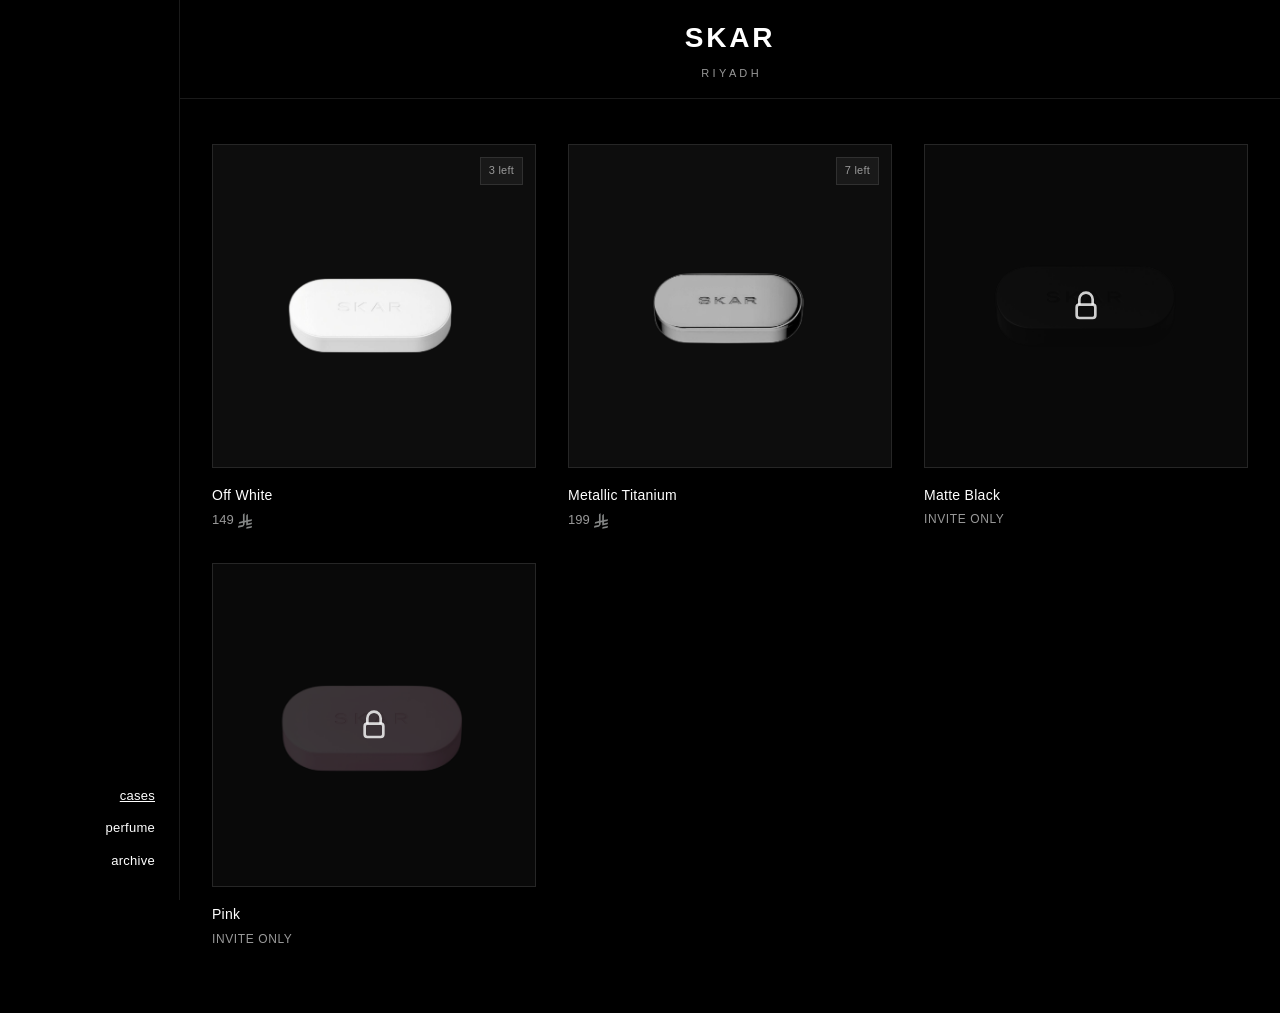
==== commit cc97034e: "Update header location format and enhance cart empty state icon - Changed header location text forma" ====
--- a/index.html
+++ b/index.html
@@ -35,7 +35,7 @@
     <!-- Top Header with Logo -->
     <header class="top-header">
         <h1 class="header-logo"><a href="/" class="logo-link">SKAR</a></h1>
-        <p class="header-location">Riyadh</p>
+        <p class="header-location">R I Y A D H</p>
     </header>
 
     <!-- Sidebar Menu (Desktop) -->
--- a/style.css
+++ b/style.css
@@ -68,6 +68,10 @@
     flex-direction: column;
     align-items: flex-end;
     gap: 4px;
+    position: absolute;
+    bottom: 0;
+    left: 0;
+    right: 0;
 }
 
 .menu-item {
@@ -113,28 +117,25 @@
 .top-header {
     position: fixed;
     top: 0;
-    left: 0;
+    left: var(--sidebar-width);
     right: 0;
     background-color: var(--color-white);
     padding: 16px 0;
-    text-align: center;
     border-bottom: 1px solid rgba(255, 255, 255, 0.1);
     z-index: 999;
-    transition: transform var(--transition), padding var(--transition);
-    transform: translateY(0);
-}
-
-.top-header.collapsed {
-    transform: translateY(-100%);
-    padding: 0;
+    display: flex;
+    flex-direction: column;
+    align-items: center;
+    justify-content: center;
+    text-align: center;
 }
 
 .header-logo {
-    font-size: 1.25rem;
+    font-size: 1.75rem;
     font-weight: var(--font-weight-bold);
     letter-spacing: 0.1em;
     color: var(--color-black);
-    margin-bottom: 4px;
+    margin: 0 0 4px 0;
 }
 
 .logo-link {
@@ -152,12 +153,14 @@
     font-size: 0.6875rem;
     letter-spacing: 0.02em;
     color: var(--color-gray-medium);
-}
-
-/* Hide location on mobile */
+    text-align: center;
+    margin: 0;
+}
+
+/* Keep location visible on mobile */
 @media (max-width: 768px) {
     .header-location {
-        display: none;
+        display: block;
     }
 }
 
@@ -175,7 +178,8 @@
    ======================================== */
 .shop-view {
     display: block;
-    padding: 32px;
+    padding: 64px 32px;
+    min-height: calc(100vh - 80px);
 }
 
 .shop-view.hidden {
@@ -340,7 +344,7 @@
     background-color: var(--color-white);
     border-bottom: 1px solid rgba(255, 255, 255, 0.1);
     z-index: 998;
-    padding: 12px 0;
+    padding: 0;
 }
 
 .mobile-nav-container {
@@ -348,7 +352,7 @@
     justify-content: center;
     align-items: center;
     gap: 24px;
-    padding: 0 16px;
+    padding: 16px 16px 8px;
 }
 
 .mobile-menu-item {
@@ -402,27 +406,35 @@
     
     .mobile-nav {
         display: block;
+        top: 66px;
+        border-bottom: 1px solid rgba(255, 255, 255, 0.15);
+        box-shadow: 0 1px 2px rgba(0, 0, 0, 0.1);
     }
     
     .main-content {
         margin-left: 0;
-        margin-top: 110px;
+        margin-top: 116px;
     }
     
     .top-header {
         padding: 12px 0;
+        left: 0;
+        border-bottom: 1px solid rgba(255, 255, 255, 0.1);
+        text-align: center;
     }
     
     .header-logo {
-        font-size: 1rem;
+        font-size: 1.25rem;
+        margin: 0 0 4px 0;
     }
     
     .header-location {
         font-size: 0.625rem;
+        text-align: center;
     }
     
     .shop-view {
-        padding: 16px;
+        padding: 48px 24px;
     }
     
     .shop-header {
@@ -436,6 +448,10 @@
     .product-grid {
         grid-template-columns: 1fr;
         gap: 24px;
+    }
+    
+    .shop-view {
+        padding: 32px 20px;
     }
     
     .product-image-container {
@@ -751,8 +767,6 @@
 }
 
 .perfume-stories {
-    max-width: 1200px;
-    margin: 0 auto;
     display: flex;
     flex-direction: column;
     gap: 80px;
@@ -1001,8 +1015,8 @@
 }
 
 .archive-content {
-    max-width: 720px;
-    margin: 0 auto;
+    display: flex;
+    flex-direction: column;
 }
 
 .archive-story {
@@ -1075,8 +1089,6 @@
 }
 
 .cart-content {
-    max-width: 800px;
-    margin: 0 auto;
     display: flex;
     flex-direction: column;
     gap: 48px;
@@ -1084,8 +1096,7 @@
 
 /* Cart Header */
 .cart-header {
-    text-align: center;
-    margin-bottom: 32px;
+    text-align: left;
 }
 
 .cart-title {
@@ -1229,14 +1240,24 @@
 /* Empty Cart State */
 .cart-empty {
     text-align: center;
-    padding: 80px 32px;
+    padding: 64px 32px;
     color: var(--color-gray-medium);
 }
 
 .cart-empty-icon {
-    font-size: 3rem;
-    margin-bottom: 24px;
-    opacity: 0.3;
+    width: 80px;
+    height: 80px;
+    margin: 0 auto 24px;
+    opacity: 0.15;
+    color: var(--color-gray-medium);
+    display: flex;
+    align-items: center;
+    justify-content: center;
+}
+
+.cart-empty-icon svg {
+    width: 100%;
+    height: 100%;
 }
 
 .cart-empty-title {
@@ -1308,7 +1329,7 @@
 }
 
 .cart-btn {
-    width: 100%;
+    flex: 1;
     padding: 16px 24px;
     font-size: 0.875rem;
     font-weight: var(--font-weight-medium);
@@ -1339,6 +1360,21 @@
 
 .cart-btn.primary:hover {
     opacity: 0.85;
+}
+
+.cart-btn.secondary {
+    background-color: transparent;
+    color: var(--color-black);
+    border-color: rgba(255, 255, 255, 0.2);
+    opacity: 0.7;
+}
+
+.cart-btn.secondary:hover {
+    background-color: transparent;
+    color: var(--color-black);
+    border-color: rgba(255, 255, 255, 0.4);
+    opacity: 1;
+    text-decoration: underline;
 }
 
 .cart-btn:disabled {
@@ -1374,21 +1410,55 @@
     }
     
     .cart-item {
+        flex-direction: row;
+        align-items: center;
+        gap: 12px;
+        padding: 12px;
+    }
+    
+    .cart-item-image {
+        width: 60px;
+        height: 75px;
+        flex-shrink: 0;
+    }
+    
+    .cart-item-info {
+        flex: 1;
+        gap: 4px;
+    }
+    
+    .cart-item-name {
+        font-size: 0.875rem;
+    }
+    
+    .cart-item-price {
+        font-size: 0.75rem;
+    }
+    
+    .cart-item-controls {
         flex-direction: column;
-        align-items: flex-start;
-        gap: 16px;
-        padding: 20px;
-    }
-    
-    .cart-item-image {
-        width: 100%;
-        height: 200px;
-        align-self: center;
-    }
-    
-    .cart-item-controls {
-        width: 100%;
-        justify-content: space-between;
+        gap: 8px;
+        align-items: flex-end;
+    }
+    
+    .quantity-controls {
+        gap: 8px;
+    }
+    
+    .quantity-btn {
+        width: 24px;
+        height: 24px;
+        font-size: 0.75rem;
+    }
+    
+    .quantity-display {
+        font-size: 0.75rem;
+        min-width: 20px;
+    }
+    
+    .remove-btn {
+        font-size: 0.75rem;
+        padding: 4px 8px;
     }
     
     .cart-total {
@@ -1409,22 +1479,68 @@
         font-size: 1.25rem;
     }
     
+    .cart-empty-icon {
+        width: 60px;
+        height: 60px;
+        margin-bottom: 20px;
+    }
+    
+    .cart-empty-title {
+        font-size: 1.125rem;
+    }
+    
+    .cart-empty-text {
+        font-size: 0.8125rem;
+        margin-bottom: 24px;
+    }
+    
+    .cart-empty-btn {
+        padding: 12px 24px;
+        font-size: 0.8125rem;
+    }
+    
     .cart-item {
-        padding: 16px;
+        padding: 10px;
+        gap: 10px;
     }
     
     .cart-item-image {
-        height: 160px;
+        width: 50px;
+        height: 60px;
+    }
+    
+    .cart-item-name {
+        font-size: 0.8125rem;
+    }
+    
+    .cart-item-price {
+        font-size: 0.6875rem;
     }
     
     .cart-item-controls {
         flex-direction: column;
-        align-items: flex-start;
-        gap: 12px;
+        gap: 6px;
+        align-items: flex-end;
     }
     
     .quantity-controls {
-        align-self: center;
+        gap: 6px;
+    }
+    
+    .quantity-btn {
+        width: 20px;
+        height: 20px;
+        font-size: 0.6875rem;
+    }
+    
+    .quantity-display {
+        font-size: 0.6875rem;
+        min-width: 16px;
+    }
+    
+    .remove-btn {
+        font-size: 0.6875rem;
+        padding: 3px 6px;
     }
     
     .cart-btn {
@@ -1440,7 +1556,7 @@
 /* Main Story Page Container */
 .perfume-story-page {
     display: block;
-    padding: 80px 32px 120px;
+    padding: 64px 32px;
     min-height: calc(100vh - 80px);
     position: relative;
 }
@@ -1535,8 +1651,6 @@
 
 /* Story Content Container */
 .story-content {
-    max-width: 720px;
-    margin: 0 auto;
     display: flex;
     flex-direction: column;
     gap: 48px;
@@ -1650,8 +1764,8 @@
     flex-direction: column;
     align-items: center;
     gap: 32px;
-    margin: 64px 0;
-    padding: 64px 32px;
+    margin: 48px 0;
+    padding: 48px 32px;
     background-color: rgba(255, 255, 255, 0.02);
     border-top: 1px solid rgba(255, 255, 255, 0.1);
     border-bottom: 1px solid rgba(255, 255, 255, 0.1);
@@ -1723,7 +1837,7 @@
 /* Responsive Design for Story Pages */
 @media (max-width: 768px) {
     .perfume-story-page {
-        padding: 64px 24px 80px;
+        padding: 48px 24px;
     }
     
     .story-breadcrumb {
@@ -1804,7 +1918,7 @@
 
 @media (max-width: 480px) {
     .perfume-story-page {
-        padding: 48px 20px 60px;
+        padding: 32px 20px;
     }
     
     .story-breadcrumb {
--- a/style.css
+++ b/style.css
@@ -68,6 +68,10 @@
     flex-direction: column;
     align-items: flex-end;
     gap: 4px;
+    position: absolute;
+    bottom: 0;
+    left: 0;
+    right: 0;
 }
 
 .menu-item {
@@ -113,28 +117,25 @@
 .top-header {
     position: fixed;
     top: 0;
-    left: 0;
+    left: var(--sidebar-width);
     right: 0;
     background-color: var(--color-white);
     padding: 16px 0;
-    text-align: center;
     border-bottom: 1px solid rgba(255, 255, 255, 0.1);
     z-index: 999;
-    transition: transform var(--transition), padding var(--transition);
-    transform: translateY(0);
-}
-
-.top-header.collapsed {
-    transform: translateY(-100%);
-    padding: 0;
+    display: flex;
+    flex-direction: column;
+    align-items: center;
+    justify-content: center;
+    text-align: center;
 }
 
 .header-logo {
-    font-size: 1.25rem;
+    font-size: 1.75rem;
     font-weight: var(--font-weight-bold);
     letter-spacing: 0.1em;
     color: var(--color-black);
-    margin-bottom: 4px;
+    margin: 0 0 4px 0;
 }
 
 .logo-link {
@@ -152,12 +153,14 @@
     font-size: 0.6875rem;
     letter-spacing: 0.02em;
     color: var(--color-gray-medium);
-}
-
-/* Hide location on mobile */
+    text-align: center;
+    margin: 0;
+}
+
+/* Keep location visible on mobile */
 @media (max-width: 768px) {
     .header-location {
-        display: none;
+        display: block;
     }
 }
 
@@ -175,7 +178,8 @@
    ======================================== */
 .shop-view {
     display: block;
-    padding: 32px;
+    padding: 64px 32px;
+    min-height: calc(100vh - 80px);
 }
 
 .shop-view.hidden {
@@ -340,7 +344,7 @@
     background-color: var(--color-white);
     border-bottom: 1px solid rgba(255, 255, 255, 0.1);
     z-index: 998;
-    padding: 12px 0;
+    padding: 0;
 }
 
 .mobile-nav-container {
@@ -348,7 +352,7 @@
     justify-content: center;
     align-items: center;
     gap: 24px;
-    padding: 0 16px;
+    padding: 16px 16px 8px;
 }
 
 .mobile-menu-item {
@@ -402,27 +406,35 @@
     
     .mobile-nav {
         display: block;
+        top: 66px;
+        border-bottom: 1px solid rgba(255, 255, 255, 0.15);
+        box-shadow: 0 1px 2px rgba(0, 0, 0, 0.1);
     }
     
     .main-content {
         margin-left: 0;
-        margin-top: 110px;
+        margin-top: 116px;
     }
     
     .top-header {
         padding: 12px 0;
+        left: 0;
+        border-bottom: 1px solid rgba(255, 255, 255, 0.1);
+        text-align: center;
     }
     
     .header-logo {
-        font-size: 1rem;
+        font-size: 1.25rem;
+        margin: 0 0 4px 0;
     }
     
     .header-location {
         font-size: 0.625rem;
+        text-align: center;
     }
     
     .shop-view {
-        padding: 16px;
+        padding: 48px 24px;
     }
     
     .shop-header {
@@ -436,6 +448,10 @@
     .product-grid {
         grid-template-columns: 1fr;
         gap: 24px;
+    }
+    
+    .shop-view {
+        padding: 32px 20px;
     }
     
     .product-image-container {
@@ -751,8 +767,6 @@
 }
 
 .perfume-stories {
-    max-width: 1200px;
-    margin: 0 auto;
     display: flex;
     flex-direction: column;
     gap: 80px;
@@ -1001,8 +1015,8 @@
 }
 
 .archive-content {
-    max-width: 720px;
-    margin: 0 auto;
+    display: flex;
+    flex-direction: column;
 }
 
 .archive-story {
@@ -1075,8 +1089,6 @@
 }
 
 .cart-content {
-    max-width: 800px;
-    margin: 0 auto;
     display: flex;
     flex-direction: column;
     gap: 48px;
@@ -1084,8 +1096,7 @@
 
 /* Cart Header */
 .cart-header {
-    text-align: center;
-    margin-bottom: 32px;
+    text-align: left;
 }
 
 .cart-title {
@@ -1229,14 +1240,24 @@
 /* Empty Cart State */
 .cart-empty {
     text-align: center;
-    padding: 80px 32px;
+    padding: 64px 32px;
     color: var(--color-gray-medium);
 }
 
 .cart-empty-icon {
-    font-size: 3rem;
-    margin-bottom: 24px;
-    opacity: 0.3;
+    width: 80px;
+    height: 80px;
+    margin: 0 auto 24px;
+    opacity: 0.15;
+    color: var(--color-gray-medium);
+    display: flex;
+    align-items: center;
+    justify-content: center;
+}
+
+.cart-empty-icon svg {
+    width: 100%;
+    height: 100%;
 }
 
 .cart-empty-title {
@@ -1308,7 +1329,7 @@
 }
 
 .cart-btn {
-    width: 100%;
+    flex: 1;
     padding: 16px 24px;
     font-size: 0.875rem;
     font-weight: var(--font-weight-medium);
@@ -1339,6 +1360,21 @@
 
 .cart-btn.primary:hover {
     opacity: 0.85;
+}
+
+.cart-btn.secondary {
+    background-color: transparent;
+    color: var(--color-black);
+    border-color: rgba(255, 255, 255, 0.2);
+    opacity: 0.7;
+}
+
+.cart-btn.secondary:hover {
+    background-color: transparent;
+    color: var(--color-black);
+    border-color: rgba(255, 255, 255, 0.4);
+    opacity: 1;
+    text-decoration: underline;
 }
 
 .cart-btn:disabled {
@@ -1374,21 +1410,55 @@
     }
     
     .cart-item {
+        flex-direction: row;
+        align-items: center;
+        gap: 12px;
+        padding: 12px;
+    }
+    
+    .cart-item-image {
+        width: 60px;
+        height: 75px;
+        flex-shrink: 0;
+    }
+    
+    .cart-item-info {
+        flex: 1;
+        gap: 4px;
+    }
+    
+    .cart-item-name {
+        font-size: 0.875rem;
+    }
+    
+    .cart-item-price {
+        font-size: 0.75rem;
+    }
+    
+    .cart-item-controls {
         flex-direction: column;
-        align-items: flex-start;
-        gap: 16px;
-        padding: 20px;
-    }
-    
-    .cart-item-image {
-        width: 100%;
-        height: 200px;
-        align-self: center;
-    }
-    
-    .cart-item-controls {
-        width: 100%;
-        justify-content: space-between;
+        gap: 8px;
+        align-items: flex-end;
+    }
+    
+    .quantity-controls {
+        gap: 8px;
+    }
+    
+    .quantity-btn {
+        width: 24px;
+        height: 24px;
+        font-size: 0.75rem;
+    }
+    
+    .quantity-display {
+        font-size: 0.75rem;
+        min-width: 20px;
+    }
+    
+    .remove-btn {
+        font-size: 0.75rem;
+        padding: 4px 8px;
     }
     
     .cart-total {
@@ -1409,22 +1479,68 @@
         font-size: 1.25rem;
     }
     
+    .cart-empty-icon {
+        width: 60px;
+        height: 60px;
+        margin-bottom: 20px;
+    }
+    
+    .cart-empty-title {
+        font-size: 1.125rem;
+    }
+    
+    .cart-empty-text {
+        font-size: 0.8125rem;
+        margin-bottom: 24px;
+    }
+    
+    .cart-empty-btn {
+        padding: 12px 24px;
+        font-size: 0.8125rem;
+    }
+    
     .cart-item {
-        padding: 16px;
+        padding: 10px;
+        gap: 10px;
     }
     
     .cart-item-image {
-        height: 160px;
+        width: 50px;
+        height: 60px;
+    }
+    
+    .cart-item-name {
+        font-size: 0.8125rem;
+    }
+    
+    .cart-item-price {
+        font-size: 0.6875rem;
     }
     
     .cart-item-controls {
         flex-direction: column;
-        align-items: flex-start;
-        gap: 12px;
+        gap: 6px;
+        align-items: flex-end;
     }
     
     .quantity-controls {
-        align-self: center;
+        gap: 6px;
+    }
+    
+    .quantity-btn {
+        width: 20px;
+        height: 20px;
+        font-size: 0.6875rem;
+    }
+    
+    .quantity-display {
+        font-size: 0.6875rem;
+        min-width: 16px;
+    }
+    
+    .remove-btn {
+        font-size: 0.6875rem;
+        padding: 3px 6px;
     }
     
     .cart-btn {
@@ -1440,7 +1556,7 @@
 /* Main Story Page Container */
 .perfume-story-page {
     display: block;
-    padding: 80px 32px 120px;
+    padding: 64px 32px;
     min-height: calc(100vh - 80px);
     position: relative;
 }
@@ -1535,8 +1651,6 @@
 
 /* Story Content Container */
 .story-content {
-    max-width: 720px;
-    margin: 0 auto;
     display: flex;
     flex-direction: column;
     gap: 48px;
@@ -1650,8 +1764,8 @@
     flex-direction: column;
     align-items: center;
     gap: 32px;
-    margin: 64px 0;
-    padding: 64px 32px;
+    margin: 48px 0;
+    padding: 48px 32px;
     background-color: rgba(255, 255, 255, 0.02);
     border-top: 1px solid rgba(255, 255, 255, 0.1);
     border-bottom: 1px solid rgba(255, 255, 255, 0.1);
@@ -1723,7 +1837,7 @@
 /* Responsive Design for Story Pages */
 @media (max-width: 768px) {
     .perfume-story-page {
-        padding: 64px 24px 80px;
+        padding: 48px 24px;
     }
     
     .story-breadcrumb {
@@ -1804,7 +1918,7 @@
 
 @media (max-width: 480px) {
     .perfume-story-page {
-        padding: 48px 20px 60px;
+        padding: 32px 20px;
     }
     
     .story-breadcrumb {
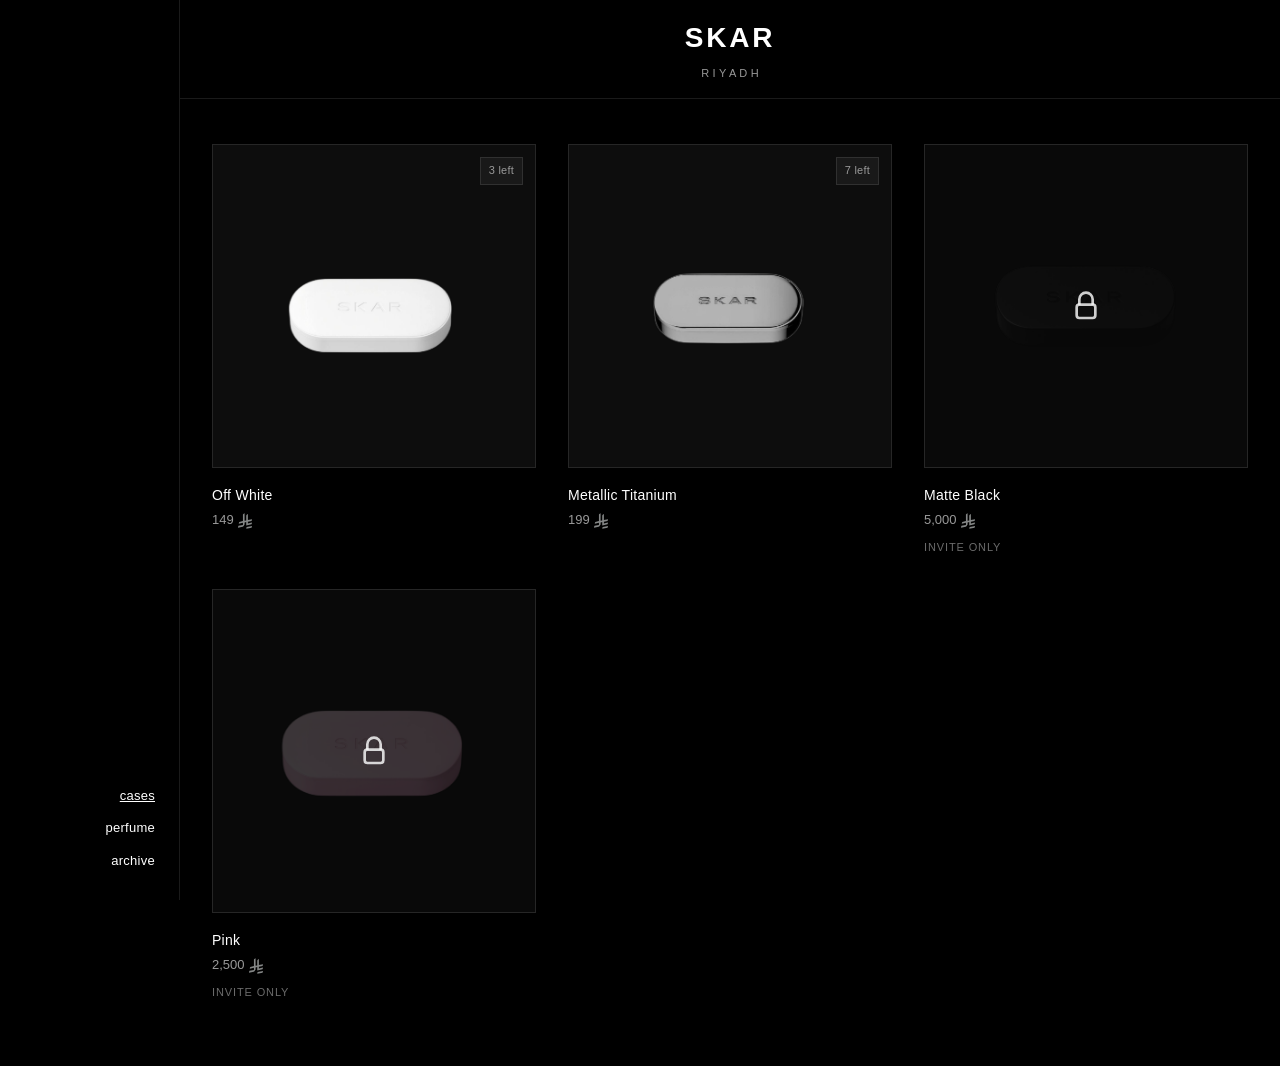
==== commit 71a51ec1: "Add product pricing display and update CSS styles for product status" ====
--- a/index.html
+++ b/index.html
@@ -112,6 +112,10 @@
                     </div>
                     <div class="product-info">
                         <h3 class="product-name">Matte Black</h3>
+                        <p class="product-price">
+                            <span class="price-amount">5,000</span>
+                            <img src="/Saudi_Riyal_Symbol.svg" alt="SAR" class="sar-symbol">
+                        </p>
                         <p class="product-status">Invite Only</p>
                     </div>
                 </article>
@@ -129,6 +133,10 @@
                     </div>
                     <div class="product-info">
                         <h3 class="product-name">Pink</h3>
+                        <p class="product-price">
+                            <span class="price-amount">2,500</span>
+                            <img src="/Saudi_Riyal_Symbol.svg" alt="SAR" class="sar-symbol">
+                        </p>
                         <p class="product-status">Invite Only</p>
                     </div>
                 </article>
--- a/style.css
+++ b/style.css
@@ -326,10 +326,13 @@
 }
 
 .product-status {
-    font-size: 0.75rem;
+    font-size: 0.6875rem;
     color: var(--color-gray-medium);
     text-transform: uppercase;
-    letter-spacing: 0.05em;
+    letter-spacing: 0.08em;
+    font-weight: var(--font-weight-medium);
+    margin-top: 4px;
+    opacity: 0.7;
 }
 
 /* ========================================
--- a/style.css
+++ b/style.css
@@ -326,10 +326,13 @@
 }
 
 .product-status {
-    font-size: 0.75rem;
+    font-size: 0.6875rem;
     color: var(--color-gray-medium);
     text-transform: uppercase;
-    letter-spacing: 0.05em;
+    letter-spacing: 0.08em;
+    font-weight: var(--font-weight-medium);
+    margin-top: 4px;
+    opacity: 0.7;
 }
 
 /* ========================================
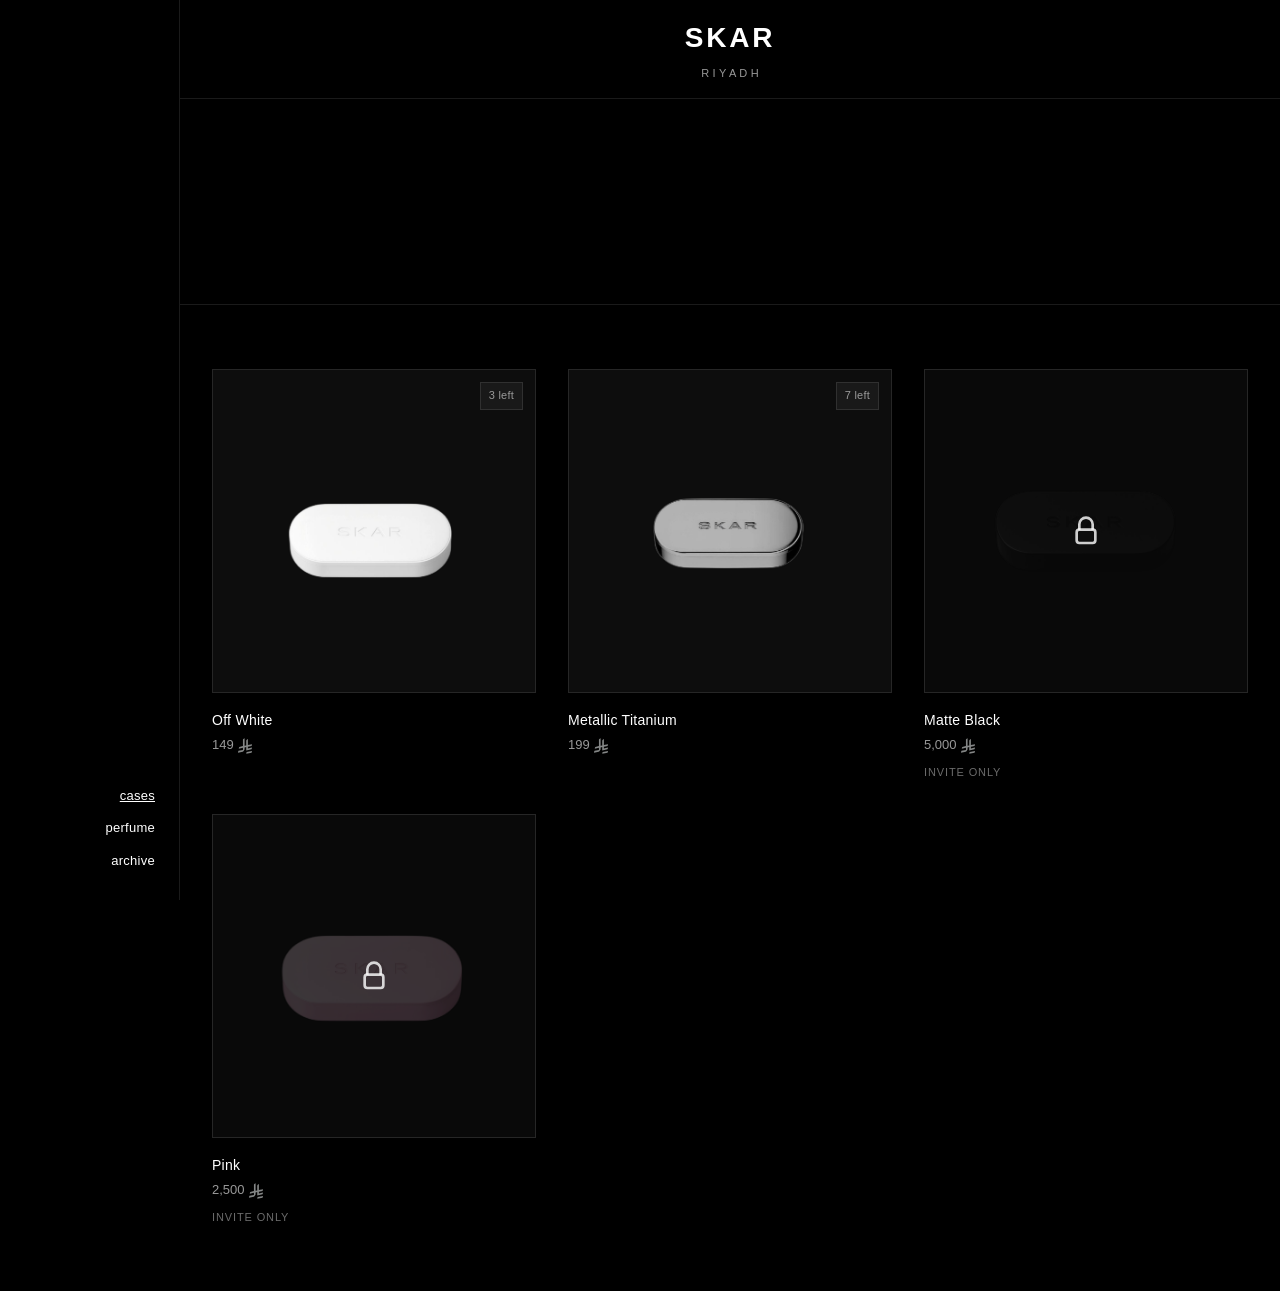
==== commit 3b4f275d: "Add background video section with autoplay functionality - Introduced a new video background section" ====
--- a/index.html
+++ b/index.html
@@ -66,6 +66,15 @@
 
     <!-- Main Content Area -->
     <main class="main-content">
+        <!-- Background Video Section -->
+        <section class="video-background-section">
+            <video class="background-video" autoplay loop muted playsinline preload="auto">
+                <source src="https://videos.pexels.com/video-files/27178557/12090933_1440_2560_30fps.mp4?v=20250110" type="video/mp4">
+                Your browser does not support the video tag.
+            </video>
+            <div class="video-overlay"></div>
+        </section>
+
         <!-- Shop Grid View (Default visible) -->
         <section class="shop-view" id="shopView">
             <div class="product-grid" id="productGrid">
@@ -598,6 +607,14 @@
         </section>
     </main>
 
+    <!-- Cart Notification Toast -->
+    <div class="cart-notification" id="cartNotification">
+        <div class="cart-notification-content">
+            <span class="cart-notification-text" id="cartNotificationText">added to cart</span>
+            <button class="cart-notification-btn" id="viewCartBtn">view cart</button>
+        </div>
+    </div>
+
     <!-- Checkout Modal -->
     <div class="checkout-overlay" id="checkoutOverlay">
         <div class="checkout-modal" id="checkoutModal">
--- a/style.css
+++ b/style.css
@@ -33,6 +33,7 @@
     font-size: 16px;
     -webkit-font-smoothing: antialiased;
     -moz-osx-font-smoothing: grayscale;
+    -webkit-text-size-adjust: 100%;
 }
 
 body {
@@ -41,6 +42,15 @@
     line-height: 1.6;
     color: var(--color-black);
     background-color: var(--color-white);
+}
+
+/* Prevent iOS Safari auto-zoom on buttons and inputs */
+button,
+input,
+select,
+textarea {
+    font-size: 16px;
+    -webkit-tap-highlight-color: transparent;
 }
 
 a {
@@ -171,6 +181,75 @@
     margin-left: var(--sidebar-width);
     margin-top: 80px;
     min-height: calc(100vh - 80px);
+}
+
+/* ========================================
+   Background Video Section
+   ======================================== */
+.video-background-section {
+    position: relative;
+    width: 100%;
+    height: 25vh;
+    min-height: 180px;
+    overflow: hidden;
+    background-color: var(--color-white);
+    border-bottom: 1px solid rgba(255, 255, 255, 0.1);
+    background-image: linear-gradient(45deg, rgba(0,0,0,0.1) 25%, transparent 25%), 
+                      linear-gradient(-45deg, rgba(0,0,0,0.1) 25%, transparent 25%), 
+                      linear-gradient(45deg, transparent 75%, rgba(0,0,0,0.1) 75%), 
+                      linear-gradient(-45deg, transparent 75%, rgba(0,0,0,0.1) 75%);
+    background-size: 20px 20px;
+    background-position: 0 0, 0 10px, 10px -10px, -10px 0px;
+}
+
+.background-video {
+    position: absolute;
+    top: 50%;
+    left: 50%;
+    min-width: 120%;
+    min-height: 120%;
+    width: auto;
+    height: auto;
+    transform: translate(-50%, -50%);
+    object-fit: cover;
+    z-index: 1;
+    filter: grayscale(100%) contrast(1.1);
+    opacity: 0.8;
+    animation: videoPan 20s ease-in-out infinite alternate;
+}
+
+@keyframes videoPan {
+    0% {
+        transform: translate(-50%, -30%) scale(1.1);
+    }
+    25% {
+        transform: translate(-50%, -60%) scale(1.15);
+    }
+    50% {
+        transform: translate(-50%, -40%) scale(1.2);
+    }
+    75% {
+        transform: translate(-50%, -70%) scale(1.1);
+    }
+    100% {
+        transform: translate(-50%, -20%) scale(1.25);
+    }
+}
+
+.video-overlay {
+    position: absolute;
+    top: 0;
+    left: 0;
+    right: 0;
+    bottom: 0;
+    background: linear-gradient(
+        180deg,
+        rgba(0, 0, 0, 0.1) 0%,
+        rgba(0, 0, 0, 0.3) 50%,
+        rgba(0, 0, 0, 0.5) 100%
+    );
+    z-index: 2;
+    pointer-events: none;
 }
 
 /* ========================================
@@ -436,6 +515,17 @@
         text-align: center;
     }
     
+    /* Video Background Mobile */
+    .video-background-section {
+        height: 20vh;
+        min-height: 140px;
+    }
+    
+    .background-video {
+        filter: grayscale(100%) contrast(1.2);
+        opacity: 0.7;
+    }
+    
     .shop-view {
         padding: 48px 24px;
     }
@@ -472,12 +562,124 @@
         padding: 4px 6px;
     }
     
+    /* Video Background Small Mobile */
+    .video-background-section {
+        height: 18vh;
+        min-height: 120px;
+    }
+    
+    .background-video {
+        filter: grayscale(100%) contrast(1.3);
+        opacity: 0.6;
+    }
+    
     .product-grid {
         gap: 16px;
     }
     
     .product-info {
         font-size: 0.875rem;
+    }
+}
+
+/* ========================================
+   Cart Notification Toast
+   ======================================== */
+.cart-notification {
+    position: fixed;
+    bottom: 32px;
+    left: 50%;
+    transform: translateX(-50%) translateY(100px);
+    z-index: 9998;
+    opacity: 0;
+    pointer-events: none;
+    transition: all 0.4s cubic-bezier(0.16, 1, 0.3, 1);
+}
+
+.cart-notification.show {
+    opacity: 1;
+    transform: translateX(-50%) translateY(0);
+    pointer-events: all;
+}
+
+.cart-notification-content {
+    background-color: var(--color-black);
+    color: var(--color-white);
+    border: 1px solid rgba(255, 255, 255, 0.15);
+    padding: 12px 20px;
+    display: flex;
+    align-items: center;
+    gap: 16px;
+    box-shadow: 0 8px 32px rgba(0, 0, 0, 0.3);
+    backdrop-filter: blur(10px);
+}
+
+.cart-notification-text {
+    font-size: 0.8125rem;
+    font-weight: var(--font-weight-medium);
+    letter-spacing: 0.02em;
+    text-transform: lowercase;
+    white-space: nowrap;
+}
+
+.cart-notification-btn {
+    background-color: transparent;
+    color: var(--color-white);
+    border: 1px solid rgba(255, 255, 255, 0.3);
+    padding: 6px 16px;
+    font-size: 0.75rem;
+    font-weight: var(--font-weight-medium);
+    letter-spacing: 0.02em;
+    text-transform: lowercase;
+    cursor: pointer;
+    transition: all var(--transition);
+    white-space: nowrap;
+}
+
+.cart-notification-btn:hover {
+    background-color: var(--color-white);
+    color: var(--color-black);
+    border-color: var(--color-white);
+}
+
+.cart-notification-btn:active {
+    transform: scale(0.97);
+}
+
+/* Mobile Responsive */
+@media (max-width: 768px) {
+    .cart-notification {
+        bottom: 24px;
+        left: 50%;
+        right: auto;
+        width: auto;
+        max-width: calc(100% - 48px);
+    }
+    
+    .cart-notification-content {
+        padding: 10px 16px;
+        gap: 12px;
+    }
+    
+    .cart-notification-text {
+        font-size: 0.75rem;
+    }
+    
+    .cart-notification-btn {
+        padding: 5px 14px;
+        font-size: 0.6875rem;
+    }
+}
+
+@media (max-width: 480px) {
+    .cart-notification {
+        bottom: 20px;
+        max-width: calc(100% - 40px);
+    }
+    
+    .cart-notification-content {
+        padding: 9px 14px;
+        gap: 10px;
     }
 }
 
@@ -1126,21 +1328,21 @@
 
 .cart-item {
     display: flex;
-    align-items: center;
-    gap: 24px;
-    padding: 24px;
+    align-items: flex-start;
+    gap: 20px;
+    padding: 20px;
     background-color: rgba(255, 255, 255, 0.02);
     border: 1px solid rgba(255, 255, 255, 0.1);
-    transition: transform var(--transition);
+    transition: all var(--transition);
 }
 
 .cart-item:hover {
-    transform: translateY(-2px);
+    background-color: rgba(255, 255, 255, 0.03);
 }
 
 .cart-item-image {
-    width: 80px;
-    height: 100px;
+    width: 90px;
+    height: 110px;
     background-color: var(--color-gray-light);
     border: 1px solid rgba(255, 255, 255, 0.1);
     flex-shrink: 0;
@@ -1152,11 +1354,27 @@
     object-fit: cover;
 }
 
+.cart-item-details {
+    flex: 1;
+    display: flex;
+    flex-direction: column;
+    gap: 16px;
+    min-width: 0;
+}
+
+.cart-item-header {
+    display: flex;
+    justify-content: space-between;
+    align-items: flex-start;
+    gap: 12px;
+}
+
 .cart-item-info {
     flex: 1;
     display: flex;
     flex-direction: column;
-    gap: 8px;
+    gap: 6px;
+    min-width: 0;
 }
 
 .cart-item-name {
@@ -1174,70 +1392,95 @@
     gap: 4px;
 }
 
-.cart-item-controls {
-    display: flex;
-    align-items: center;
-    gap: 16px;
+.cart-item-actions {
+    display: flex;
+    align-items: center;
+    gap: 12px;
+    justify-content: flex-start;
 }
 
 .quantity-controls {
     display: flex;
     align-items: center;
-    gap: 12px;
+    gap: 8px;
+    background-color: rgba(255, 255, 255, 0.03);
+    border: 1px solid rgba(255, 255, 255, 0.1);
+    border-radius: 4px;
+    padding: 4px;
 }
 
 .quantity-btn {
     width: 32px;
     height: 32px;
     background-color: transparent;
-    border: 1px solid rgba(255, 255, 255, 0.2);
-    color: var(--color-black);
-    font-size: 0.875rem;
+    border: none;
+    color: var(--color-black);
+    font-size: 16px;
     font-weight: var(--font-weight-medium);
     cursor: pointer;
     transition: all var(--transition);
     display: flex;
     align-items: center;
     justify-content: center;
+    border-radius: 2px;
 }
 
 .quantity-btn:hover {
-    background-color: var(--color-black);
-    color: var(--color-white);
-    border-color: var(--color-black);
+    background-color: rgba(255, 255, 255, 0.1);
+}
+
+.quantity-btn:active {
+    background-color: rgba(255, 255, 255, 0.15);
+    transform: scale(0.95);
 }
 
 .quantity-btn:disabled {
-    opacity: 0.3;
+    opacity: 0.2;
     cursor: not-allowed;
 }
 
 .quantity-btn:disabled:hover {
     background-color: transparent;
-    color: var(--color-black);
-    border-color: rgba(255, 255, 255, 0.2);
+    transform: none;
 }
 
 .quantity-display {
     font-size: 0.875rem;
     font-weight: var(--font-weight-medium);
     color: var(--color-black);
-    min-width: 24px;
+    min-width: 32px;
     text-align: center;
+    user-select: none;
 }
 
 .remove-item-btn {
     background-color: transparent;
-    border: none;
+    border: 1px solid rgba(255, 255, 255, 0.08);
     color: var(--color-gray-medium);
-    font-size: 0.75rem;
+    width: 32px;
+    height: 32px;
+    min-width: 32px;
+    border-radius: 4px;
     cursor: pointer;
-    transition: color var(--transition);
-    text-decoration: underline;
+    transition: all var(--transition);
+    display: flex;
+    align-items: center;
+    justify-content: center;
+    padding: 0;
+    opacity: 0.4;
+    flex-shrink: 0;
 }
 
 .remove-item-btn:hover {
     color: var(--color-black);
+    border-color: rgba(255, 255, 255, 0.2);
+    background-color: rgba(255, 255, 255, 0.05);
+    opacity: 1;
+}
+
+.remove-item-btn:active {
+    background-color: rgba(255, 255, 255, 0.1);
+    transform: scale(0.95);
 }
 
 /* Empty Cart State */
@@ -1414,19 +1657,26 @@
     
     .cart-item {
         flex-direction: row;
-        align-items: center;
+        align-items: flex-start;
+        gap: 16px;
+        padding: 16px;
+    }
+    
+    .cart-item-image {
+        width: 70px;
+        height: 85px;
+        flex-shrink: 0;
+    }
+    
+    .cart-item-details {
         gap: 12px;
-        padding: 12px;
-    }
-    
-    .cart-item-image {
-        width: 60px;
-        height: 75px;
-        flex-shrink: 0;
+    }
+    
+    .cart-item-header {
+        gap: 10px;
     }
     
     .cart-item-info {
-        flex: 1;
         gap: 4px;
     }
     
@@ -1438,30 +1688,39 @@
         font-size: 0.75rem;
     }
     
-    .cart-item-controls {
-        flex-direction: column;
-        gap: 8px;
-        align-items: flex-end;
+    .cart-item-actions {
+        gap: 10px;
     }
     
     .quantity-controls {
-        gap: 8px;
+        gap: 6px;
+        padding: 3px;
     }
     
     .quantity-btn {
-        width: 24px;
-        height: 24px;
-        font-size: 0.75rem;
+        width: 30px;
+        height: 30px;
+    }
+    
+    .quantity-btn svg {
+        width: 11px;
+        height: 11px;
     }
     
     .quantity-display {
-        font-size: 0.75rem;
-        min-width: 20px;
-    }
-    
-    .remove-btn {
-        font-size: 0.75rem;
-        padding: 4px 8px;
+        font-size: 0.8125rem;
+        min-width: 28px;
+    }
+    
+    .remove-item-btn {
+        width: 30px;
+        height: 30px;
+        min-width: 30px;
+    }
+    
+    .remove-item-btn svg {
+        width: 12px;
+        height: 12px;
     }
     
     .cart-total {
@@ -1503,13 +1762,21 @@
     }
     
     .cart-item {
-        padding: 10px;
+        padding: 14px;
+        gap: 12px;
+    }
+    
+    .cart-item-image {
+        width: 60px;
+        height: 72px;
+    }
+    
+    .cart-item-details {
         gap: 10px;
     }
     
-    .cart-item-image {
-        width: 50px;
-        height: 60px;
+    .cart-item-header {
+        gap: 8px;
     }
     
     .cart-item-name {
@@ -1520,30 +1787,39 @@
         font-size: 0.6875rem;
     }
     
-    .cart-item-controls {
-        flex-direction: column;
-        gap: 6px;
-        align-items: flex-end;
+    .cart-item-actions {
+        gap: 8px;
     }
     
     .quantity-controls {
-        gap: 6px;
+        gap: 4px;
+        padding: 2px;
     }
     
     .quantity-btn {
-        width: 20px;
-        height: 20px;
-        font-size: 0.6875rem;
+        width: 28px;
+        height: 28px;
+    }
+    
+    .quantity-btn svg {
+        width: 10px;
+        height: 10px;
     }
     
     .quantity-display {
-        font-size: 0.6875rem;
-        min-width: 16px;
-    }
-    
-    .remove-btn {
-        font-size: 0.6875rem;
-        padding: 3px 6px;
+        font-size: 0.75rem;
+        min-width: 24px;
+    }
+    
+    .remove-item-btn {
+        width: 28px;
+        height: 28px;
+        min-width: 28px;
+    }
+    
+    .remove-item-btn svg {
+        width: 10px;
+        height: 10px;
     }
     
     .cart-btn {
--- a/style.css
+++ b/style.css
@@ -33,6 +33,7 @@
     font-size: 16px;
     -webkit-font-smoothing: antialiased;
     -moz-osx-font-smoothing: grayscale;
+    -webkit-text-size-adjust: 100%;
 }
 
 body {
@@ -41,6 +42,15 @@
     line-height: 1.6;
     color: var(--color-black);
     background-color: var(--color-white);
+}
+
+/* Prevent iOS Safari auto-zoom on buttons and inputs */
+button,
+input,
+select,
+textarea {
+    font-size: 16px;
+    -webkit-tap-highlight-color: transparent;
 }
 
 a {
@@ -171,6 +181,75 @@
     margin-left: var(--sidebar-width);
     margin-top: 80px;
     min-height: calc(100vh - 80px);
+}
+
+/* ========================================
+   Background Video Section
+   ======================================== */
+.video-background-section {
+    position: relative;
+    width: 100%;
+    height: 25vh;
+    min-height: 180px;
+    overflow: hidden;
+    background-color: var(--color-white);
+    border-bottom: 1px solid rgba(255, 255, 255, 0.1);
+    background-image: linear-gradient(45deg, rgba(0,0,0,0.1) 25%, transparent 25%), 
+                      linear-gradient(-45deg, rgba(0,0,0,0.1) 25%, transparent 25%), 
+                      linear-gradient(45deg, transparent 75%, rgba(0,0,0,0.1) 75%), 
+                      linear-gradient(-45deg, transparent 75%, rgba(0,0,0,0.1) 75%);
+    background-size: 20px 20px;
+    background-position: 0 0, 0 10px, 10px -10px, -10px 0px;
+}
+
+.background-video {
+    position: absolute;
+    top: 50%;
+    left: 50%;
+    min-width: 120%;
+    min-height: 120%;
+    width: auto;
+    height: auto;
+    transform: translate(-50%, -50%);
+    object-fit: cover;
+    z-index: 1;
+    filter: grayscale(100%) contrast(1.1);
+    opacity: 0.8;
+    animation: videoPan 20s ease-in-out infinite alternate;
+}
+
+@keyframes videoPan {
+    0% {
+        transform: translate(-50%, -30%) scale(1.1);
+    }
+    25% {
+        transform: translate(-50%, -60%) scale(1.15);
+    }
+    50% {
+        transform: translate(-50%, -40%) scale(1.2);
+    }
+    75% {
+        transform: translate(-50%, -70%) scale(1.1);
+    }
+    100% {
+        transform: translate(-50%, -20%) scale(1.25);
+    }
+}
+
+.video-overlay {
+    position: absolute;
+    top: 0;
+    left: 0;
+    right: 0;
+    bottom: 0;
+    background: linear-gradient(
+        180deg,
+        rgba(0, 0, 0, 0.1) 0%,
+        rgba(0, 0, 0, 0.3) 50%,
+        rgba(0, 0, 0, 0.5) 100%
+    );
+    z-index: 2;
+    pointer-events: none;
 }
 
 /* ========================================
@@ -436,6 +515,17 @@
         text-align: center;
     }
     
+    /* Video Background Mobile */
+    .video-background-section {
+        height: 20vh;
+        min-height: 140px;
+    }
+    
+    .background-video {
+        filter: grayscale(100%) contrast(1.2);
+        opacity: 0.7;
+    }
+    
     .shop-view {
         padding: 48px 24px;
     }
@@ -472,12 +562,124 @@
         padding: 4px 6px;
     }
     
+    /* Video Background Small Mobile */
+    .video-background-section {
+        height: 18vh;
+        min-height: 120px;
+    }
+    
+    .background-video {
+        filter: grayscale(100%) contrast(1.3);
+        opacity: 0.6;
+    }
+    
     .product-grid {
         gap: 16px;
     }
     
     .product-info {
         font-size: 0.875rem;
+    }
+}
+
+/* ========================================
+   Cart Notification Toast
+   ======================================== */
+.cart-notification {
+    position: fixed;
+    bottom: 32px;
+    left: 50%;
+    transform: translateX(-50%) translateY(100px);
+    z-index: 9998;
+    opacity: 0;
+    pointer-events: none;
+    transition: all 0.4s cubic-bezier(0.16, 1, 0.3, 1);
+}
+
+.cart-notification.show {
+    opacity: 1;
+    transform: translateX(-50%) translateY(0);
+    pointer-events: all;
+}
+
+.cart-notification-content {
+    background-color: var(--color-black);
+    color: var(--color-white);
+    border: 1px solid rgba(255, 255, 255, 0.15);
+    padding: 12px 20px;
+    display: flex;
+    align-items: center;
+    gap: 16px;
+    box-shadow: 0 8px 32px rgba(0, 0, 0, 0.3);
+    backdrop-filter: blur(10px);
+}
+
+.cart-notification-text {
+    font-size: 0.8125rem;
+    font-weight: var(--font-weight-medium);
+    letter-spacing: 0.02em;
+    text-transform: lowercase;
+    white-space: nowrap;
+}
+
+.cart-notification-btn {
+    background-color: transparent;
+    color: var(--color-white);
+    border: 1px solid rgba(255, 255, 255, 0.3);
+    padding: 6px 16px;
+    font-size: 0.75rem;
+    font-weight: var(--font-weight-medium);
+    letter-spacing: 0.02em;
+    text-transform: lowercase;
+    cursor: pointer;
+    transition: all var(--transition);
+    white-space: nowrap;
+}
+
+.cart-notification-btn:hover {
+    background-color: var(--color-white);
+    color: var(--color-black);
+    border-color: var(--color-white);
+}
+
+.cart-notification-btn:active {
+    transform: scale(0.97);
+}
+
+/* Mobile Responsive */
+@media (max-width: 768px) {
+    .cart-notification {
+        bottom: 24px;
+        left: 50%;
+        right: auto;
+        width: auto;
+        max-width: calc(100% - 48px);
+    }
+    
+    .cart-notification-content {
+        padding: 10px 16px;
+        gap: 12px;
+    }
+    
+    .cart-notification-text {
+        font-size: 0.75rem;
+    }
+    
+    .cart-notification-btn {
+        padding: 5px 14px;
+        font-size: 0.6875rem;
+    }
+}
+
+@media (max-width: 480px) {
+    .cart-notification {
+        bottom: 20px;
+        max-width: calc(100% - 40px);
+    }
+    
+    .cart-notification-content {
+        padding: 9px 14px;
+        gap: 10px;
     }
 }
 
@@ -1126,21 +1328,21 @@
 
 .cart-item {
     display: flex;
-    align-items: center;
-    gap: 24px;
-    padding: 24px;
+    align-items: flex-start;
+    gap: 20px;
+    padding: 20px;
     background-color: rgba(255, 255, 255, 0.02);
     border: 1px solid rgba(255, 255, 255, 0.1);
-    transition: transform var(--transition);
+    transition: all var(--transition);
 }
 
 .cart-item:hover {
-    transform: translateY(-2px);
+    background-color: rgba(255, 255, 255, 0.03);
 }
 
 .cart-item-image {
-    width: 80px;
-    height: 100px;
+    width: 90px;
+    height: 110px;
     background-color: var(--color-gray-light);
     border: 1px solid rgba(255, 255, 255, 0.1);
     flex-shrink: 0;
@@ -1152,11 +1354,27 @@
     object-fit: cover;
 }
 
+.cart-item-details {
+    flex: 1;
+    display: flex;
+    flex-direction: column;
+    gap: 16px;
+    min-width: 0;
+}
+
+.cart-item-header {
+    display: flex;
+    justify-content: space-between;
+    align-items: flex-start;
+    gap: 12px;
+}
+
 .cart-item-info {
     flex: 1;
     display: flex;
     flex-direction: column;
-    gap: 8px;
+    gap: 6px;
+    min-width: 0;
 }
 
 .cart-item-name {
@@ -1174,70 +1392,95 @@
     gap: 4px;
 }
 
-.cart-item-controls {
-    display: flex;
-    align-items: center;
-    gap: 16px;
+.cart-item-actions {
+    display: flex;
+    align-items: center;
+    gap: 12px;
+    justify-content: flex-start;
 }
 
 .quantity-controls {
     display: flex;
     align-items: center;
-    gap: 12px;
+    gap: 8px;
+    background-color: rgba(255, 255, 255, 0.03);
+    border: 1px solid rgba(255, 255, 255, 0.1);
+    border-radius: 4px;
+    padding: 4px;
 }
 
 .quantity-btn {
     width: 32px;
     height: 32px;
     background-color: transparent;
-    border: 1px solid rgba(255, 255, 255, 0.2);
-    color: var(--color-black);
-    font-size: 0.875rem;
+    border: none;
+    color: var(--color-black);
+    font-size: 16px;
     font-weight: var(--font-weight-medium);
     cursor: pointer;
     transition: all var(--transition);
     display: flex;
     align-items: center;
     justify-content: center;
+    border-radius: 2px;
 }
 
 .quantity-btn:hover {
-    background-color: var(--color-black);
-    color: var(--color-white);
-    border-color: var(--color-black);
+    background-color: rgba(255, 255, 255, 0.1);
+}
+
+.quantity-btn:active {
+    background-color: rgba(255, 255, 255, 0.15);
+    transform: scale(0.95);
 }
 
 .quantity-btn:disabled {
-    opacity: 0.3;
+    opacity: 0.2;
     cursor: not-allowed;
 }
 
 .quantity-btn:disabled:hover {
     background-color: transparent;
-    color: var(--color-black);
-    border-color: rgba(255, 255, 255, 0.2);
+    transform: none;
 }
 
 .quantity-display {
     font-size: 0.875rem;
     font-weight: var(--font-weight-medium);
     color: var(--color-black);
-    min-width: 24px;
+    min-width: 32px;
     text-align: center;
+    user-select: none;
 }
 
 .remove-item-btn {
     background-color: transparent;
-    border: none;
+    border: 1px solid rgba(255, 255, 255, 0.08);
     color: var(--color-gray-medium);
-    font-size: 0.75rem;
+    width: 32px;
+    height: 32px;
+    min-width: 32px;
+    border-radius: 4px;
     cursor: pointer;
-    transition: color var(--transition);
-    text-decoration: underline;
+    transition: all var(--transition);
+    display: flex;
+    align-items: center;
+    justify-content: center;
+    padding: 0;
+    opacity: 0.4;
+    flex-shrink: 0;
 }
 
 .remove-item-btn:hover {
     color: var(--color-black);
+    border-color: rgba(255, 255, 255, 0.2);
+    background-color: rgba(255, 255, 255, 0.05);
+    opacity: 1;
+}
+
+.remove-item-btn:active {
+    background-color: rgba(255, 255, 255, 0.1);
+    transform: scale(0.95);
 }
 
 /* Empty Cart State */
@@ -1414,19 +1657,26 @@
     
     .cart-item {
         flex-direction: row;
-        align-items: center;
+        align-items: flex-start;
+        gap: 16px;
+        padding: 16px;
+    }
+    
+    .cart-item-image {
+        width: 70px;
+        height: 85px;
+        flex-shrink: 0;
+    }
+    
+    .cart-item-details {
         gap: 12px;
-        padding: 12px;
-    }
-    
-    .cart-item-image {
-        width: 60px;
-        height: 75px;
-        flex-shrink: 0;
+    }
+    
+    .cart-item-header {
+        gap: 10px;
     }
     
     .cart-item-info {
-        flex: 1;
         gap: 4px;
     }
     
@@ -1438,30 +1688,39 @@
         font-size: 0.75rem;
     }
     
-    .cart-item-controls {
-        flex-direction: column;
-        gap: 8px;
-        align-items: flex-end;
+    .cart-item-actions {
+        gap: 10px;
     }
     
     .quantity-controls {
-        gap: 8px;
+        gap: 6px;
+        padding: 3px;
     }
     
     .quantity-btn {
-        width: 24px;
-        height: 24px;
-        font-size: 0.75rem;
+        width: 30px;
+        height: 30px;
+    }
+    
+    .quantity-btn svg {
+        width: 11px;
+        height: 11px;
     }
     
     .quantity-display {
-        font-size: 0.75rem;
-        min-width: 20px;
-    }
-    
-    .remove-btn {
-        font-size: 0.75rem;
-        padding: 4px 8px;
+        font-size: 0.8125rem;
+        min-width: 28px;
+    }
+    
+    .remove-item-btn {
+        width: 30px;
+        height: 30px;
+        min-width: 30px;
+    }
+    
+    .remove-item-btn svg {
+        width: 12px;
+        height: 12px;
     }
     
     .cart-total {
@@ -1503,13 +1762,21 @@
     }
     
     .cart-item {
-        padding: 10px;
+        padding: 14px;
+        gap: 12px;
+    }
+    
+    .cart-item-image {
+        width: 60px;
+        height: 72px;
+    }
+    
+    .cart-item-details {
         gap: 10px;
     }
     
-    .cart-item-image {
-        width: 50px;
-        height: 60px;
+    .cart-item-header {
+        gap: 8px;
     }
     
     .cart-item-name {
@@ -1520,30 +1787,39 @@
         font-size: 0.6875rem;
     }
     
-    .cart-item-controls {
-        flex-direction: column;
-        gap: 6px;
-        align-items: flex-end;
+    .cart-item-actions {
+        gap: 8px;
     }
     
     .quantity-controls {
-        gap: 6px;
+        gap: 4px;
+        padding: 2px;
     }
     
     .quantity-btn {
-        width: 20px;
-        height: 20px;
-        font-size: 0.6875rem;
+        width: 28px;
+        height: 28px;
+    }
+    
+    .quantity-btn svg {
+        width: 10px;
+        height: 10px;
     }
     
     .quantity-display {
-        font-size: 0.6875rem;
-        min-width: 16px;
-    }
-    
-    .remove-btn {
-        font-size: 0.6875rem;
-        padding: 3px 6px;
+        font-size: 0.75rem;
+        min-width: 24px;
+    }
+    
+    .remove-item-btn {
+        width: 28px;
+        height: 28px;
+        min-width: 28px;
+    }
+    
+    .remove-item-btn svg {
+        width: 10px;
+        height: 10px;
     }
     
     .cart-btn {
